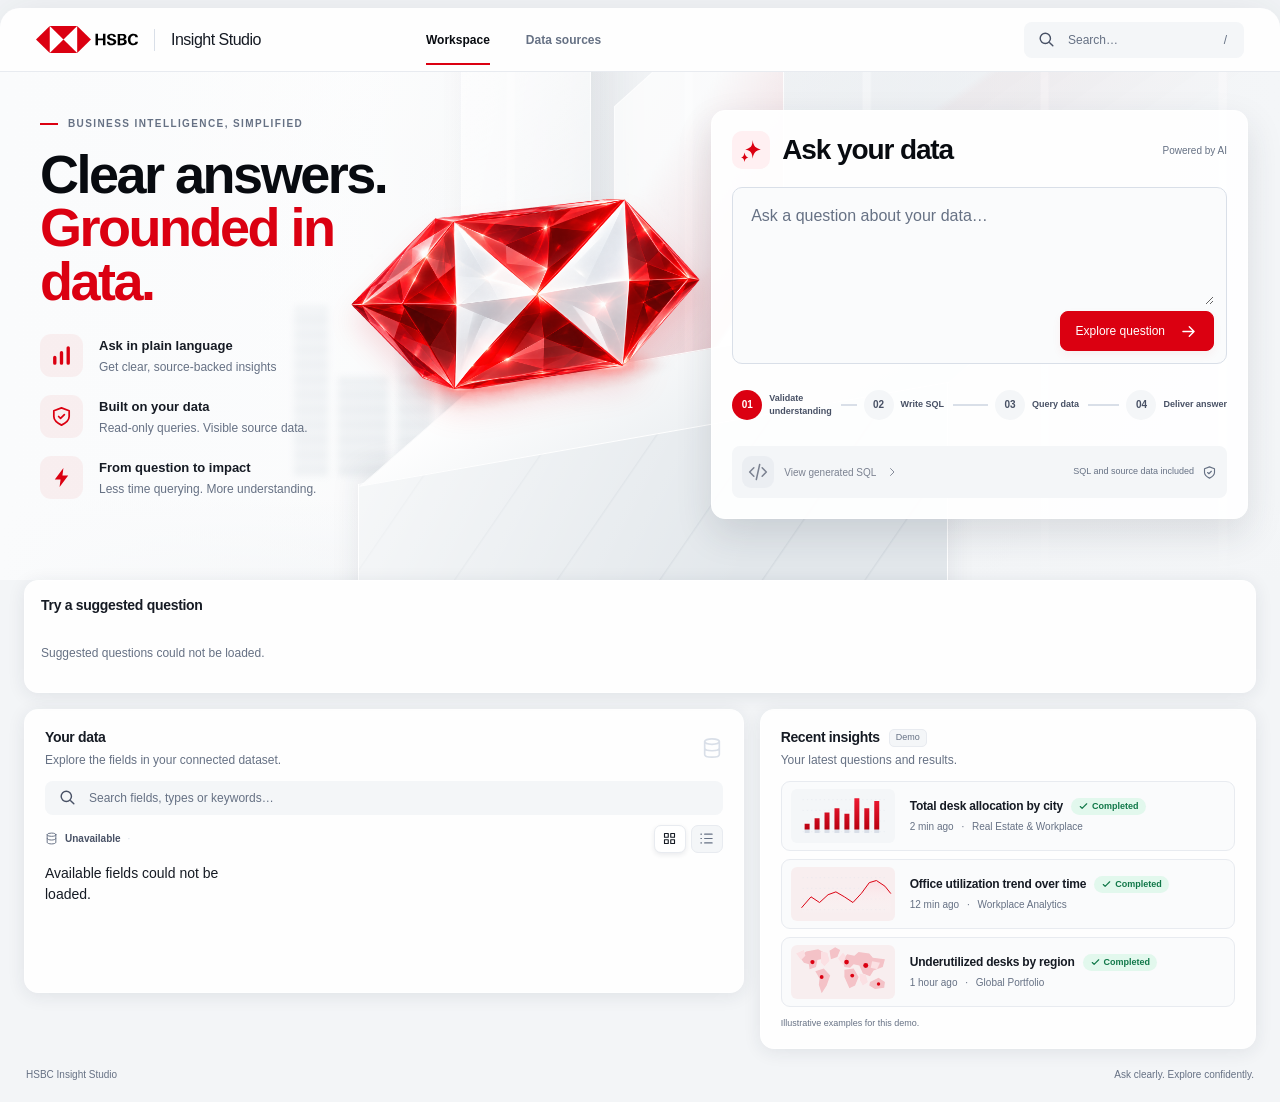
==== static/index.html @ ceac4a0d "Initial Nexora app with OpenAI and Azure LLM connections" ====
<!doctype html>
<html lang="en">
<head>
  <meta charset="utf-8">
  <meta name="viewport" content="width=device-width, initial-scale=1">
  <meta name="theme-color" content="#f3f5f7">
  <title>Insight Studio | HSBC</title>
  <link rel="icon" type="image/svg+xml" href="/static/image/HSBC_logo_(2018)%20(1).svg">
  <link rel="stylesheet" href="/static/style.css?v=15">
  <script src="/static/chart.js" defer></script>
  <script src="/static/app.js?v=7" defer></script>
</head>
<body>
  <svg class="icon-library" xmlns="http://www.w3.org/2000/svg" aria-hidden="true">
    <defs>
      <symbol id="i-arrow" viewBox="0 0 24 24"><path d="M5 12h14m-6-6 6 6-6 6"/></symbol>
      <symbol id="i-search" viewBox="0 0 24 24"><circle cx="10.5" cy="10.5" r="6.5"/><path d="m16 16 4 4"/></symbol>
      <symbol id="i-bars" viewBox="0 0 24 24"><path d="M5 20v-6m7 6V9m7 11V4" stroke-width="3.5"/></symbol>
      <symbol id="i-shield" viewBox="0 0 24 24"><path d="m12 3 8 3v6c0 4-4 7-8 9-4-2-8-5-8-9V6l8-3Z"/><path d="m9 12 2 2 4-4"/></symbol>
      <symbol id="i-bolt" viewBox="0 0 24 24"><path d="m14 2-9 12h6l-1 8 9-12h-6l1-8Z" fill="currentColor" stroke="none"/></symbol>
      <symbol id="i-spark" viewBox="0 0 24 24"><path d="M13 2c0 6-2 8-7 9 5 1 7 3 7 9 1-6 3-8 8-9-5-1-7-3-8-9ZM5 14c0 3-1 4-3 5 2 0 3 1 3 4 1-3 2-4 4-4-2-1-3-2-4-5Z" fill="currentColor" stroke="none"/></symbol>
      <symbol id="i-code" viewBox="0 0 24 24"><path d="m7 7-5 5 5 5m10-10 5 5-5 5m-3-14-4 18"/></symbol>
      <symbol id="i-pie" viewBox="0 0 24 24"><path d="M10 3a9 9 0 1 0 11 11H10V3Z"/><path d="M14 2v8h8a9 9 0 0 0-8-8Z"/></symbol>
      <symbol id="i-users" viewBox="0 0 24 24"><circle cx="9" cy="8" r="3"/><path d="M3 21v-3a6 6 0 0 1 12 0v3H3Zm13-16a3 3 0 0 1 0 6m2 3a5 5 0 0 1 4 5v2h-4"/></symbol>
      <symbol id="i-field" viewBox="0 0 24 24"><path d="M5 3h14v14H9l-4 4V3Z"/><path d="M8 7h8M8 11h6"/></symbol>
      <symbol id="i-number" viewBox="0 0 24 24"><path d="m10 3-4 18M18 3l-4 18M4 9h17M2 15h17"/></symbol>
      <symbol id="i-grid" viewBox="0 0 24 24"><path d="M4 4h6v6H4zm10 0h6v6h-6zM4 14h6v6H4zm10 0h6v6h-6z"/></symbol>
      <symbol id="i-list" viewBox="0 0 24 24"><path d="M9 5h12M9 12h12M9 19h12M3 5h1M3 12h1M3 19h1"/></symbol>
      <symbol id="i-database" viewBox="0 0 24 24"><ellipse cx="12" cy="5" rx="8" ry="3"/><path d="M4 5v14c0 4 16 4 16 0V5M4 12c0 4 16 4 16 0"/></symbol>
      <symbol id="i-check" viewBox="0 0 24 24"><path d="m5 12 4 4L19 6"/></symbol>
      <symbol id="i-chevron" viewBox="0 0 24 24"><path d="m9 5 7 7-7 7"/></symbol>
    </defs>
  </svg>
  <div class="app-frame" id="top">
    <header class="topbar">
      <a class="brand" href="#top" aria-label="HSBC Insight Studio home">
        <img src="/static/image/HSBC_logo_(2018)%20(1).svg" alt="HSBC" width="102" height="30">
        <span class="brand-divider" aria-hidden="true"></span>
        <span class="brand-name">Insight Studio</span>
      </a>
      <nav class="top-nav" aria-label="Sections">
        <a href="#workspace" aria-current="page">Workspace</a>
        <a href="#data-sources">Data sources</a>
      </nav>
      <label class="search-box global-search">
        <svg class="icon" aria-hidden="true"><use href="#i-search"/></svg>
        <span class="sr-only">Search workspace</span>
        <input id="workspace-search" type="search" placeholder="Search…" autocomplete="off">
        <kbd aria-hidden="true">/</kbd>
      </label>
    </header>
    <main class="page-content">
      <div class="hero-grid">
        <div class="hero-scene" aria-hidden="true">
          <div class="glass-panel glass-panel-one"></div>
          <div class="glass-panel glass-panel-two"></div>
          <div class="city-silhouette"><i></i><i></i><i></i><i></i><i></i><i></i></div>
          <div class="art-platform"></div>
          <img class="hero-art" src="/static/image/hsbc-hero-crystal.png" alt="" width="1536" height="1024">
        </div>
        <section class="hero" aria-labelledby="page-title">
          <p class="hero-kicker"><span></span>Business intelligence, simplified</p>
          <h1 id="page-title">Clear answers.<span>Grounded in<br>data.</span></h1>
          <ul class="hero-features">
            <li><span class="feature-icon"><svg class="icon" aria-hidden="true"><use href="#i-bars"/></svg></span><div><strong>Ask in plain language</strong><p>Get clear, source-backed insights</p></div></li>
            <li><span class="feature-icon"><svg class="icon" aria-hidden="true"><use href="#i-shield"/></svg></span><div><strong>Built on your data</strong><p>Read-only queries. Visible source data.</p></div></li>
            <li><span class="feature-icon"><svg class="icon" aria-hidden="true"><use href="#i-bolt"/></svg></span><div><strong>From question to impact</strong><p>Less time querying. More understanding.</p></div></li>
          </ul>
        </section>
        <section class="workspace panel" id="workspace" aria-labelledby="workspace-title">
          <header class="workspace-header">
            <div class="workspace-heading"><span class="workspace-icon"><svg class="icon" aria-hidden="true"><use href="#i-spark"/></svg></span><h2 id="workspace-title">Ask your data</h2></div>
            <span class="powered-by">Powered by AI</span>
          </header>
          <form id="ask-form">
            <div class="composer">
              <label class="sr-only" for="question">Your question</label>
              <textarea id="question" rows="4" required placeholder="Ask a question about your data…" aria-describedby="question-help"></textarea>
              <div class="composer-footer">
                <span id="question-help"><kbd>Ctrl</kbd> + <kbd>Enter</kbd> to explore</span>
                <button id="submit" type="submit"><span class="button-label">Explore question</span><svg class="icon button-arrow" aria-hidden="true"><use href="#i-arrow"/></svg><span class="spinner" aria-hidden="true"></span></button>
              </div>
            </div>
          </form>
          <ol class="workflow" aria-label="Processing steps">
            <li class="is-current" data-step="review"><span class="step-number">01</span><span>Validate<br>understanding</span></li>
            <li data-step="sql"><span class="step-number">02</span><span>Write SQL</span></li>
            <li data-step="database"><span class="step-number">03</span><span>Query data</span></li>
            <li data-step="answer"><span class="step-number">04</span><span>Deliver answer</span></li>
          </ol>
          <div class="workspace-foot">
            <button id="view-sql" type="button" disabled><span class="code-icon"><svg class="icon" aria-hidden="true"><use href="#i-code"/></svg></span>View generated SQL<svg class="icon small-icon" aria-hidden="true"><use href="#i-chevron"/></svg></button>
            <span class="foot-note">SQL and source data included <svg class="icon" aria-hidden="true"><use href="#i-shield"/></svg></span>
          </div>
          <section id="result" class="result" aria-live="polite" aria-atomic="true" hidden>
            <header class="result-header"><span>Your insight</span><span id="result-status" class="status">Processing</span></header>
            <p id="normalized" hidden></p><p id="answer"></p>
            <div id="chart-actions" class="chart-actions" hidden><span>Visualize this result</span><div class="chart-buttons" role="group" aria-label="Available chart types"><button type="button" data-chart="bar" aria-pressed="false">Bar chart</button><button type="button" data-chart="pie" aria-pressed="false">Pie chart</button></div></div>
            <section id="chart-panel" class="chart-panel" aria-labelledby="chart-title" hidden><h3 id="chart-title"></h3><div id="chart-output"></div></section>
            <details id="debug" hidden><summary>Inspect SQL and raw rows</summary><div class="debug-grid"><article><span>Generated SQL</span><pre id="sql"></pre></article><article><span>Returned data</span><pre id="rows"></pre></article></div></details>
          </section>
        </section>
      </div>
      <section class="prompt-section panel" aria-labelledby="prompt-title">
        <h2 id="prompt-title">Try a suggested question</h2>
        <div id="examples" class="examples"></div>
        <p id="examples-empty" class="empty-state" hidden>No suggested questions match your search.</p>
      </section>
      <div class="data-grid">
        <section class="data-panel panel" id="data-sources" aria-labelledby="data-title">
          <header class="panel-heading"><div><h2 id="data-title">Your data</h2><p>Explore the fields in your connected dataset.</p></div><svg class="icon panel-heading-icon" aria-hidden="true"><use href="#i-database"/></svg></header>
          <label class="search-box field-search"><svg class="icon" aria-hidden="true"><use href="#i-search"/></svg><span class="sr-only">Search data fields</span><input id="field-search" type="search" placeholder="Search fields, types or keywords…" autocomplete="off"></label>
          <div class="data-toolbar">
            <span class="dataset-name"><svg class="icon" aria-hidden="true"><use href="#i-database"/></svg><span id="dataset-name">Loading dataset</span><span class="dataset-dot">·</span><span id="field-count" aria-live="polite"></span></span>
            <div class="view-options" role="group" aria-label="Field layout"><button type="button" data-view="grid" aria-label="Grid view" aria-pressed="true"><svg class="icon" aria-hidden="true"><use href="#i-grid"/></svg></button><button type="button" data-view="list" aria-label="List view" aria-pressed="false"><svg class="icon" aria-hidden="true"><use href="#i-list"/></svg></button></div>
          </div>
          <div id="schema-fields" class="fields"></div>
          <p id="fields-empty" class="empty-state" hidden>No fields match your search. Try another name or keyword.</p>
        </section>
        <section class="recent-panel panel" aria-labelledby="recent-title" aria-describedby="recent-demo-note">
          <header class="panel-heading"><div><div class="recent-title-row"><h2 id="recent-title">Recent insights</h2><span class="demo-badge">Demo</span></div><p>Your latest questions and results.</p></div></header>
          <div class="recent-list">
            <article class="insight-card">
              <div class="insight-thumbnail thumbnail-bars" aria-hidden="true"><svg viewBox="0 0 136 76"><defs><linearGradient id="bar-fill" x2="0" y2="1"><stop stop-color="#ed1931"/><stop offset="1" stop-color="#b90010"/></linearGradient></defs><path class="chart-guide" d="M11 15h116M11 30h116M11 45h116M11 60h116"/><g class="thumbnail-shadow"><path d="M14 62V53h7v9Zm14 0V45h7v17Zm14 0V37h7v25Zm14 0V31h7v31Zm14 0V39h7v23Zm14 0V17h7v45Zm14 0V31h7v31Zm14 0V21h7v41Z"/></g><g fill="url(#bar-fill)"><path d="M14 57V49h7v8Zm14 0V41h7v16Zm14 0V33h7v24Zm14 0V27h7v30Zm14 0V35h7v22Zm14 0V13h7v44Zm14 0V27h7v30Zm14 0V17h7v40Z"/></g></svg></div>
              <div class="insight-copy"><div class="insight-title-row"><h3>Total desk allocation by city</h3><span class="completed"><svg class="icon" aria-hidden="true"><use href="#i-check"/></svg>Completed</span></div><p>2 min ago <span>·</span> Real Estate &amp; Workplace</p></div>
            </article>
            <article class="insight-card">
              <div class="insight-thumbnail thumbnail-line" aria-hidden="true"><svg viewBox="0 0 136 76"><defs><linearGradient id="line-fill" x2="0" y2="1"><stop stop-color="#fbd8dd" stop-opacity=".7"/><stop offset="1" stop-color="#fff" stop-opacity="0"/></linearGradient></defs><path class="chart-guide" d="M11 15h116M11 30h116M11 45h116M11 60h116"/><path d="m10 57 13-15 12 8 12-11 11-4 12 7 12 8 12-13 11-15 10-3 12 8 8 10v30H10Z" fill="url(#line-fill)"/><path class="thumbnail-line-path" d="m10 57 13-15 12 8 12-11 11-4 12 7 12 8 12-13 11-15 10-3 12 8 8 10"/></svg></div>
              <div class="insight-copy"><div class="insight-title-row"><h3>Office utilization trend over time</h3><span class="completed"><svg class="icon" aria-hidden="true"><use href="#i-check"/></svg>Completed</span></div><p>12 min ago <span>·</span> Workplace Analytics</p></div>
            </article>
            <article class="insight-card">
              <div class="insight-thumbnail thumbnail-map" aria-hidden="true"><svg viewBox="0 0 136 76"><path class="map-land" d="m7 17 9-8 17-3 11 6-3 7-9 2-2 10-9 3-1-7-7-2Zm22 20 12-4 9 10-5 14-7 11-4-12 1-9ZM49 8l8-5 7 4-4 10-9 3Zm18 13 7-8 10 2 6-5 15 2 5 6 17 2-3 11-13 5-5 8-10-4-5-11-8-2-5 5-8-1Zm3 14 13-2 7 12-5 12-8 4-7-16Zm36 17 12-6 9 6-1 8-13 2-8-5Z"/><path class="map-land-soft" d="m2 12 11-5 2 8-6 6Zm35-3 9 2 3 11-7 8-5-5Zm24 10 7-8 4 5-4 12Zm30 21 9 2 3 10-7 5-4-7Zm18-17 11 2-4 9-9-2Z"/><g class="map-pins"><circle cx="25" cy="24" r="3"/><circle cx="38" cy="45" r="2.7"/><circle cx="73" cy="24" r="3.3"/><circle cx="81" cy="43" r="2.7"/><circle cx="100" cy="29" r="3.5"/><circle cx="118" cy="55" r="2.4"/></g></svg></div>
              <div class="insight-copy"><div class="insight-title-row"><h3>Underutilized desks by region</h3><span class="completed"><svg class="icon" aria-hidden="true"><use href="#i-check"/></svg>Completed</span></div><p>1 hour ago <span>·</span> Global Portfolio</p></div>
            </article>
          </div>
          <p id="recent-demo-note" class="demo-note">Illustrative examples for this demo.</p>
        </section>
      </div>
      <footer class="page-footer"><span>HSBC Insight Studio</span><span>Ask clearly. Explore confidently.</span></footer>
    </main>
  </div>
</body>
</html>
---- static/style.css ----
/* Hallmark · macrostructure: reference-led workspace · theme: HSBC light · desktop only */
/* Hallmark · pre-emit critique: P4 H4 E4 S5 R4 V3 */
/* User reference controls layout, typography, and the light-only palette. */
@import url("/static/tokens.css?v=2");

* { box-sizing: border-box; }
html { scroll-behavior: smooth; background: var(--color-paper); }
body { min-width: 1180px; margin: 0; color: var(--color-ink); font: 14px/1.5 var(--font-body); -webkit-font-smoothing: antialiased; }
[hidden] { display: none !important; }
button, input, textarea { font: inherit; }
button, a, summary { -webkit-tap-highlight-color: transparent; }
button { cursor: pointer; }
button:disabled { cursor: not-allowed; }
a { color: inherit; text-decoration: none; }
h1, h2, h3, p { margin: 0; }
svg { display: block; }
.icon { width: 24px; height: 24px; flex-shrink: 0; fill: none; stroke: currentColor; stroke-width: 1.8; stroke-linecap: round; stroke-linejoin: round; }
.icon-library { position: absolute; width: 0; height: 0; overflow: hidden; }
.sr-only { position: absolute; width: 1px; height: 1px; padding: 0; margin: -1px; overflow: hidden; clip-path: inset(50%); white-space: nowrap; border: 0; }
:where(a, button, input, summary):focus-visible { outline: 2px solid var(--color-focus); outline-offset: 3px; }
button:active:not(:disabled) { transform: translateY(1px); }

.app-frame { max-width: 1680px; min-height: 100vh; margin: 8px auto 0; overflow: clip; border-radius: 20px 20px 0 0; background: var(--color-paper); box-shadow: 0 0 48px var(--color-shadow); }
.topbar { position: relative; z-index: 3; display: grid; grid-template-columns: 390px 1fr 260px; align-items: center; height: 64px; padding: 0 36px; border-bottom: 1px solid var(--color-rule); background: var(--color-surface-glass); }
.brand { display: inline-flex; align-items: center; gap: 16px; width: max-content; }
.brand img { width: 102px; height: 30px; object-fit: contain; }
.brand-divider { height: 22px; width: 1px; background: var(--color-rule-strong); }
.brand-name { font-size: 16px; letter-spacing: -.5px; white-space: nowrap; }
.top-nav { display: flex; align-self: stretch; align-items: stretch; gap: 36px; }
.top-nav a { display: flex; position: relative; align-items: center; font-size: 12px; font-weight: 600; color: var(--color-muted); }
.top-nav a[aria-current] { color: var(--color-ink-strong); }
.top-nav a[aria-current]::after { content: ""; position: absolute; bottom: 6px; left: 0; right: 0; height: 2px; background: var(--color-accent); }
.top-nav a:hover { color: var(--color-accent); }
.search-box { display: flex; align-items: center; gap: 10px; padding: 0 12px; background: var(--color-surface-muted); border: 1px solid transparent; border-radius: var(--radius-control); color: var(--color-ink-soft); }
.search-box .icon { width: 19px; height: 19px; }
.search-box input { width: 100%; min-width: 0; height: 34px; border: 0; outline: 0; color: var(--color-ink); background: transparent; font-size: 12px; }
.search-box input::placeholder { color: var(--color-muted); opacity: 1; }
.search-box:focus-within { border-color: var(--color-focus); }
.search-box input:focus-visible { outline: 0; }
.global-search { width: 220px; justify-self: end; }
.global-search kbd { font: 12px var(--font-body); color: var(--color-muted); padding: 0 4px; }
.page-content { padding: 0 var(--space-6); }
.panel { border: 1px solid var(--color-surface); border-radius: var(--radius-panel); background: var(--color-surface-glass); box-shadow: 0 3px 18px var(--color-shadow); }

.hero-grid { display: grid; position: relative; isolation: isolate; grid-template-columns: minmax(0, 56%) minmax(0, 44%); min-height: 508px; margin: 0 -24px; padding: 0 var(--space-5) 0 var(--space-10); }
.hero-scene { position: absolute; z-index: -1; inset: 0; overflow: clip; background: linear-gradient(90deg, var(--color-surface-soft) 0%, var(--color-glass) 27%, transparent 49%, var(--color-surface-muted) 100%), linear-gradient(125deg, var(--color-surface) 6%, var(--color-scene) 65%, var(--color-surface) 100%); }
.hero-scene::before { content: ""; position: absolute; inset: 0 0 0 32%; opacity: .5; background: linear-gradient(145deg, transparent 36%, var(--color-accent-wash) 37%, transparent 54%), repeating-linear-gradient(90deg, transparent 0 96px, var(--color-glass) 97px 104px, transparent 106px 178px); }
.hero-scene::after { content: ""; position: absolute; inset: 0; background: linear-gradient(90deg, var(--color-surface-soft), transparent 39%), linear-gradient(0deg, var(--color-paper), transparent 16%); pointer-events: none; }
.glass-panel { position: absolute; background: linear-gradient(100deg, var(--color-glass), transparent); border: 1px solid var(--color-glass); }
.glass-panel-one { top: -100px; left: 36%; width: 130px; height: 620px; transform: skewY(30deg); box-shadow: 18px 0 40px var(--color-shadow); }
.glass-panel-two { top: -42px; left: 48%; width: 170px; height: 490px; transform: skewY(-42deg); background: linear-gradient(150deg, var(--color-glass) 20%, var(--color-accent-shadow) 66%, var(--color-glass) 67%); }
.city-silhouette { display: flex; position: absolute; left: 23%; bottom: 104px; height: 170px; align-items: end; gap: 10px; opacity: .35; filter: blur(3px); }
.city-silhouette i { width: 34px; height: 100%; background: repeating-linear-gradient(0deg, transparent 0 12px, var(--color-glass) 13px 15px), var(--color-city); }
.city-silhouette i:nth-child(2) { height: 58%; width: 50px; }
.city-silhouette i:nth-child(3) { height: 84%; }
.city-silhouette i:nth-child(4) { height: 70%; width: 46px; }
.city-silhouette i:nth-child(5) { height: 128%; width: 24px; }
.city-silhouette i:nth-child(6) { height: 94%; width: 40px; }
.hero-art { position: absolute; z-index: 2; top: 92px; left: 25%; width: clamp(360px, 31vw, 440px); height: auto; filter: drop-shadow(0 16px 13px var(--color-accent-shadow)); }
.art-platform { position: absolute; z-index: 1; left: 28%; bottom: -100px; width: 590px; height: 248px; transform: skewY(-10deg); border: 1px solid var(--color-surface); background: linear-gradient(120deg, var(--color-glass), transparent 65%), repeating-linear-gradient(128deg, transparent 0 51px, var(--color-platform-vein) 52px, transparent 54px 92px), var(--color-platform); box-shadow: 0 -14px 28px var(--color-shadow); }
.art-platform::before { content: ""; position: absolute; width: 100%; height: 75px; top: -75px; left: 0; transform: skewX(-55deg); transform-origin: bottom left; background: linear-gradient(130deg, var(--color-surface), var(--color-platform)); border: 1px solid var(--color-surface); }
.hero { z-index: 2; padding-top: 44px; padding-bottom: 28px; }
.hero-kicker { display: flex; align-items: center; gap: 10px; font-size: 10px; letter-spacing: 1.4px; line-height: 1.5; font-weight: 700; text-transform: uppercase; color: var(--color-muted); }
.hero-kicker > span { width: 18px; height: 2px; background: var(--color-accent); }
.hero h1 { width: max-content; margin-top: 17px; font-family: var(--font-display); font-size: 54px; line-height: .99; letter-spacing: -2.5px; font-weight: 700; color: var(--color-ink-strong); }
.hero h1 > span { display: block; color: var(--color-accent); }
.hero-features { display: grid; gap: 18px; padding: 0; margin: 26px 0 0; list-style: none; }
.hero-features li { display: flex; gap: 16px; align-items: center; }
.feature-icon { display: grid; place-items: center; width: 43px; height: 43px; flex-shrink: 0; color: var(--color-accent); border-radius: 11px; background: var(--color-accent-wash); }
.feature-icon .icon { width: 23px; height: 23px; }
.hero-features strong { display: block; font-size: 13px; font-weight: 600; }
.hero-features p { margin-top: 2px; font-size: 12px; color: var(--color-muted); }

.workspace { align-self: start; margin: 38px 0 40px; padding: var(--space-5); box-shadow: 0 15px 36px var(--color-shadow-deep); scroll-margin-top: 24px; transform: translateX(-12px); }
.workspace-header, .workspace-heading { display: flex; align-items: center; }
.workspace-header { justify-content: space-between; gap: 12px; margin-bottom: 18px; }
.workspace-heading { gap: var(--space-3); }
.workspace-icon { display: grid; place-items: center; height: 38px; width: 38px; color: var(--color-accent); background: var(--color-accent-soft); border-radius: 10px; }
.workspace-icon .icon { width: 25px; height: 25px; }
.workspace h2 { color: var(--color-ink-strong); font-size: 28px; font-weight: 600; letter-spacing: -1.1px; line-height: 1.2; }
.powered-by { font-size: 10px; white-space: nowrap; color: var(--color-muted); }
.composer { padding: 15px 12px 12px 18px; border: 1px solid var(--color-rule-strong); border-radius: 10px; background: var(--color-surface-soft); }
.composer textarea { display: block; width: 100%; height: 102px; padding: 0; resize: vertical; min-height: 86px; max-height: 260px; border: 0; outline: 0; font-size: 16px; line-height: 1.6; color: var(--color-ink); background: transparent; }
.composer textarea::placeholder { color: var(--color-muted); opacity: 1; }
.composer textarea:disabled { cursor: wait; opacity: .65; }
.composer:has(textarea:focus-visible) { border-color: var(--color-focus); }
.composer-footer { display: flex; align-items: center; justify-content: space-between; gap: 12px; padding-top: 6px; }
#question-help { font-size: 9px; color: var(--color-muted); opacity: 0; }
.composer:focus-within #question-help { opacity: 1; }
#question-help kbd { font: inherit; }
#submit { display: inline-flex; gap: 14px; align-items: center; justify-content: center; min-width: 150px; height: 40px; padding: 0 15px; border: 1px solid var(--color-accent); border-radius: var(--radius-control); background: var(--color-accent); color: var(--color-surface); font-size: 12px; box-shadow: 0 4px 10px var(--color-accent-wash); }
#submit:hover:not(:disabled) { background: var(--color-accent-hover); border-color: var(--color-accent-hover); }
#submit:disabled { opacity: .65; }
#submit .icon { width: 19px; height: 19px; }
.spinner { display: none; width: 15px; height: 15px; border: 2px solid var(--color-glass); border-top-color: var(--color-surface); border-radius: 50%; animation: spin .8s linear infinite; }
.is-loading .spinner { display: inline-block; }
.is-loading .button-arrow { display: none; }
@keyframes spin { to { transform: rotate(360deg); } }
.workflow { display: flex; align-items: center; list-style: none; padding: 0; margin: 26px 0; gap: 7px; }
.workflow li { display: flex; flex: 1; align-items: center; gap: 7px; font-size: 9px; font-weight: 600; color: var(--color-ink-soft); white-space: nowrap; line-height: 1.45; }
.workflow li:not(:last-child)::after { content: ""; display: block; width: 12px; min-width: 6px; height: 2px; flex: 1; margin-left: 2px; background: var(--color-rule-strong); }
.workflow li:last-child { flex: 0; }
.step-number { display: grid; place-items: center; flex-shrink: 0; height: 30px; width: 30px; border-radius: 50%; background: var(--color-surface-muted); font-size: 10px; }
.is-current .step-number, .is-active .step-number, .is-complete .step-number { color: var(--color-surface); background: var(--color-accent); }
.is-active .step-number { outline: 4px solid var(--color-accent-wash); }
.workspace-foot { display: flex; justify-content: space-between; align-items: center; gap: 10px; min-height: 52px; padding: 8px 10px; border-radius: var(--radius-control); background: var(--color-surface-muted); }
#view-sql { display: flex; gap: 10px; align-items: center; padding: 0; border: 0; background: transparent; font-size: 10px; color: var(--color-ink-soft); white-space: nowrap; }
#view-sql:disabled { opacity: .7; }
#view-sql:hover:not(:disabled) { color: var(--color-accent); }
.code-icon { display: grid; place-items: center; width: 32px; height: 32px; border-radius: 9px; background: var(--color-rule); }
.code-icon .icon { width: 20px; height: 20px; }
#view-sql .small-icon { width: 12px; height: 12px; }
.foot-note { display: flex; gap: var(--space-2); align-items: center; color: var(--color-muted); font-size: 9px; white-space: nowrap; }
.foot-note .icon { width: 15px; height: 15px; }
.result { margin-top: 20px; padding-top: 20px; border-top: 1px solid var(--color-rule); }
.result-header { display: flex; align-items: center; justify-content: space-between; gap: 12px; margin-bottom: 12px; font-weight: 600; font-size: 13px; }
.status { border-radius: var(--radius-round); padding: 4px 9px; font-size: 10px; font-weight: 600; background: var(--color-surface-muted); color: var(--color-ink-soft); }
.status-valid { background: var(--color-success-soft); color: var(--color-success); }
.status-incomplete { background: var(--color-warning-soft); color: var(--color-warning); }
.status-invalid, .status-error { background: var(--color-error-soft); color: var(--color-error); }
#answer { font-size: 14px; line-height: 1.7; white-space: pre-wrap; overflow-wrap: anywhere; }
#normalized { margin-bottom: 10px; color: var(--color-muted); font-size: 12px; }
.error { color: var(--color-error); }
.chart-actions { display: flex; align-items: center; justify-content: space-between; gap: 12px; padding-top: 16px; color: var(--color-muted); font-size: 11px; }
.chart-buttons { display: flex; gap: 6px; }
.chart-buttons button { padding: 6px 10px; border: 1px solid var(--color-rule); border-radius: 6px; background: var(--color-surface); color: var(--color-ink-soft); font-size: 11px; }
.chart-buttons button[aria-pressed="true"] { border-color: var(--color-accent); background: var(--color-accent-soft); color: var(--color-accent); }
.chart-panel { padding: 16px; margin-top: 12px; border: 1px solid var(--color-rule); border-radius: var(--radius-card); background: var(--color-surface-soft); }
.chart-panel h3 { margin-bottom: 16px; font-size: 12px; overflow-wrap: anywhere; }
.bar-chart { display: grid; gap: 12px; }
.bar-row { display: grid; align-items: center; grid-template-columns: minmax(70px, 1.2fr) minmax(0, 3fr) 38px; gap: 10px; font-size: 11px; }
.bar-label { overflow-wrap: anywhere; }
.bar-track { height: 9px; background: var(--color-chart-track); border-radius: var(--radius-round); }
.bar-fill { display: block; height: 100%; border-radius: inherit; background: var(--color-accent); }
.bar-value { text-align: right; font-size: 11px; }
.pie-chart { display: flex; gap: 24px; align-items: center; }
.pie-graphic { width: 150px; height: 150px; flex: 0 0 150px; border-radius: 50%; }
.pie-legend { display: grid; flex: 1; gap: 9px; }
.pie-legend-row { display: grid; grid-template-columns: 8px 1fr auto; align-items: center; gap: 8px; font-size: 10px; }
.pie-swatch { height: 8px; width: 8px; border-radius: 2px; }
.pie-value { font-size: 10px; }
#debug { margin-top: 16px; color: var(--color-ink-soft); }
#debug summary { cursor: pointer; width: max-content; font-size: 11px; }
.debug-grid { display: grid; gap: 12px; margin-top: 12px; }
.debug-grid article { min-width: 0; }
.debug-grid article > span { font-size: 10px; color: var(--color-muted); }
.debug-grid pre { max-height: 240px; overflow: auto; margin: 5px 0 0; padding: 12px; background: var(--color-surface-muted); border: 1px solid var(--color-rule); border-radius: 8px; font: 11px/1.65 var(--font-mono); white-space: pre-wrap; overflow-wrap: anywhere; }

.prompt-section { position: relative; z-index: 2; padding: 14px 12px 12px; margin-bottom: 16px; }
.prompt-section h2 { margin: 0 4px 10px; font-size: 14px; font-weight: 600; letter-spacing: -.3px; }
.examples { display: grid; grid-template-columns: repeat(4, minmax(0, 1fr)); gap: 12px; }
.example-card { display: flex; align-items: center; min-width: 0; gap: 14px; min-height: 82px; padding: 14px; text-align: left; border: 1px solid transparent; border-radius: var(--radius-card); background: var(--color-surface-muted); color: var(--color-ink); }
.example-card:hover { border-color: var(--color-rule-strong); background: var(--color-surface-soft); }
.example-card:disabled { opacity: .6; }
.example-symbol { display: grid; place-items: center; width: 44px; height: 46px; flex-shrink: 0; border-radius: 11px; background: var(--color-accent-soft); color: var(--color-accent); }
.example-symbol .icon { width: 23px; height: 23px; }
.example-copy { display: flex; flex-direction: column; gap: var(--space-1); flex: 1; min-width: 0; }
.example-copy strong { font-size: 12px; font-weight: 500; line-height: 1.45; }
.example-arrow { display: grid; place-items: center; width: 28px; height: 28px; flex-shrink: 0; border-radius: 50%; color: var(--color-ink-soft); background: var(--color-surface); box-shadow: 0 3px 7px var(--color-shadow); }
.example-arrow .icon { width: 16px; height: 16px; }
.data-grid { display: grid; grid-template-columns: minmax(0, 1.45fr) minmax(0, 1fr); gap: var(--space-4); align-items: start; }
.data-panel, .recent-panel { padding: 18px 20px; min-height: 284px; scroll-margin-top: 20px; }
.panel-heading { display: flex; align-items: center; justify-content: space-between; margin-bottom: 12px; }
.panel-heading h2 { font-size: 14px; font-weight: 600; line-height: 1.4; letter-spacing: -.35px; }
.panel-heading p { margin-top: 3px; color: var(--color-muted); font-size: 12px; }
.panel-heading-icon { color: var(--color-rule-strong); width: 22px; height: 22px; }
.field-search { height: 34px; }
.data-toolbar { display: flex; justify-content: space-between; align-items: center; padding: 10px 0; gap: 12px; }
.dataset-name { display: flex; align-items: center; gap: 7px; color: var(--color-muted); font-size: 10px; }
.dataset-name > .icon { width: 13px; height: 13px; }
#dataset-name { color: var(--color-ink-soft); font-weight: 600; }
.dataset-dot { color: var(--color-rule-strong); }
.view-options { display: flex; gap: 5px; }
.view-options button { display: grid; place-items: center; height: 28px; width: 32px; padding: 0; border: 1px solid var(--color-rule); border-radius: 7px; background: var(--color-surface-muted); color: var(--color-muted); }
.view-options button[aria-pressed="true"] { background: var(--color-surface); color: var(--color-ink); box-shadow: 0 2px 5px var(--color-shadow); }
.view-options button:hover { color: var(--color-accent); }
.view-options .icon { width: 15px; height: 15px; }
.fields { display: grid; grid-template-columns: repeat(3, minmax(0, 1fr)); gap: 8px; align-items: start; }
.field { position: relative; min-width: 0; border: 1px solid var(--color-rule); border-radius: 8px; background: var(--color-surface-soft); }
.field details { min-width: 0; }
.field summary { display: flex; gap: 10px; align-items: center; padding: 11px 30px 11px 9px; list-style: none; cursor: pointer; min-height: 58px; border-radius: 8px; }
.field summary::-webkit-details-marker { display: none; }
.field summary:hover { background: var(--color-surface-muted); }
.field-icon { display: grid; place-items: center; flex-shrink: 0; width: 28px; height: 32px; background: var(--color-surface-muted); color: var(--color-ink-soft); border-radius: 6px; }
.field-icon .icon { width: 17px; height: 17px; }
.field-copy { min-width: 0; }
.field-copy strong { display: block; overflow-wrap: anywhere; font: 600 10px/1.4 var(--font-mono); letter-spacing: -.2px; color: var(--color-ink-soft); }
.field-copy small { display: block; margin-top: 4px; font-size: 10px; color: var(--color-muted); }
.field-add { position: absolute; top: 18px; right: 7px; display: grid; place-items: center; padding: 0; height: 22px; width: 22px; border: 0; border-radius: 50%; background: var(--color-surface-muted); color: var(--color-ink-soft); font-size: 18px; line-height: 1; }
.field-add:hover { color: var(--color-accent); background: var(--color-accent-soft); }
.field-add:disabled { opacity: .45; }
.field-description { padding: 0 12px 12px; border-top: 1px solid var(--color-rule); font-size: 11px; color: var(--color-ink-soft); overflow-wrap: anywhere; }
.field-description p { margin-top: 10px; }
.field-description small { display: block; margin-top: 7px; font-size: 10px; line-height: 1.65; color: var(--color-muted); }
.fields.is-list { grid-template-columns: minmax(0, 1fr); }
.fields.is-list .field-copy { display: flex; gap: 18px; align-items: center; }
.fields.is-list .field-copy small { margin-top: 0; }
.fields.is-list .field summary { min-height: 46px; padding-top: 7px; padding-bottom: 7px; }
.fields.is-list .field-add { top: 12px; }
.empty-state { padding: 18px 4px; font-size: 12px; color: var(--color-muted); }
.recent-title-row { display: flex; align-items: center; gap: 9px; }
.demo-badge { padding: 2px 6px; border: 1px solid var(--color-rule); border-radius: 5px; color: var(--color-muted); background: var(--color-surface-muted); font-size: 9px; line-height: 1.3; }
.recent-list { display: grid; gap: 8px; }
.insight-card { display: flex; align-items: center; gap: 15px; padding: 7px 9px; min-height: 66px; border: 1px solid var(--color-rule); border-radius: 9px; background: var(--color-surface-soft); }
.insight-thumbnail { width: 104px; height: 54px; flex-shrink: 0; overflow: clip; border-radius: 6px; background: var(--color-surface-muted); }
.insight-thumbnail svg { width: 100%; height: 100%; }
.thumbnail-line, .thumbnail-map { background: var(--color-accent-wash); }
.chart-guide { fill: none; stroke: var(--color-rule-strong); stroke-width: .5; stroke-dasharray: 2 4; }
.thumbnail-shadow { fill: var(--color-rule-strong); }
.thumbnail-line-path { fill: none; stroke: var(--color-accent); stroke-width: 1.4; stroke-linecap: round; stroke-linejoin: round; }
.map-land { fill: var(--color-map); }
.map-land-soft { fill: var(--color-map-soft); }
.map-pins { fill: var(--color-accent); }
.insight-copy { min-width: 0; flex: 1; }
.insight-title-row { display: flex; align-items: center; gap: 8px; flex-wrap: wrap; }
.insight-copy h3 { font-size: 12px; font-weight: 600; line-height: 1.4; letter-spacing: -.2px; }
.insight-copy p { margin-top: 4px; font-size: 10px; color: var(--color-muted); }
.insight-copy p > span { margin: 0 5px; }
.completed { display: inline-flex; align-items: center; gap: 3px; padding: 3px 7px; border-radius: var(--radius-round); color: var(--color-success); background: var(--color-success-soft); white-space: nowrap; font-size: 9px; font-weight: 600; line-height: 1; }
.completed .icon { width: 11px; height: 11px; stroke-width: 2.5; }
.demo-note { margin-top: 10px; color: var(--color-muted); font-size: 9px; }
.page-footer { display: flex; justify-content: space-between; align-items: center; padding: 18px 2px 20px; color: var(--color-muted); font-size: 10px; }

@media (prefers-reduced-motion: reduce) {
  html { scroll-behavior: auto; }
  *, *::before, *::after { transition: none !important; }
  .spinner { animation: none; border-style: dotted; }
}
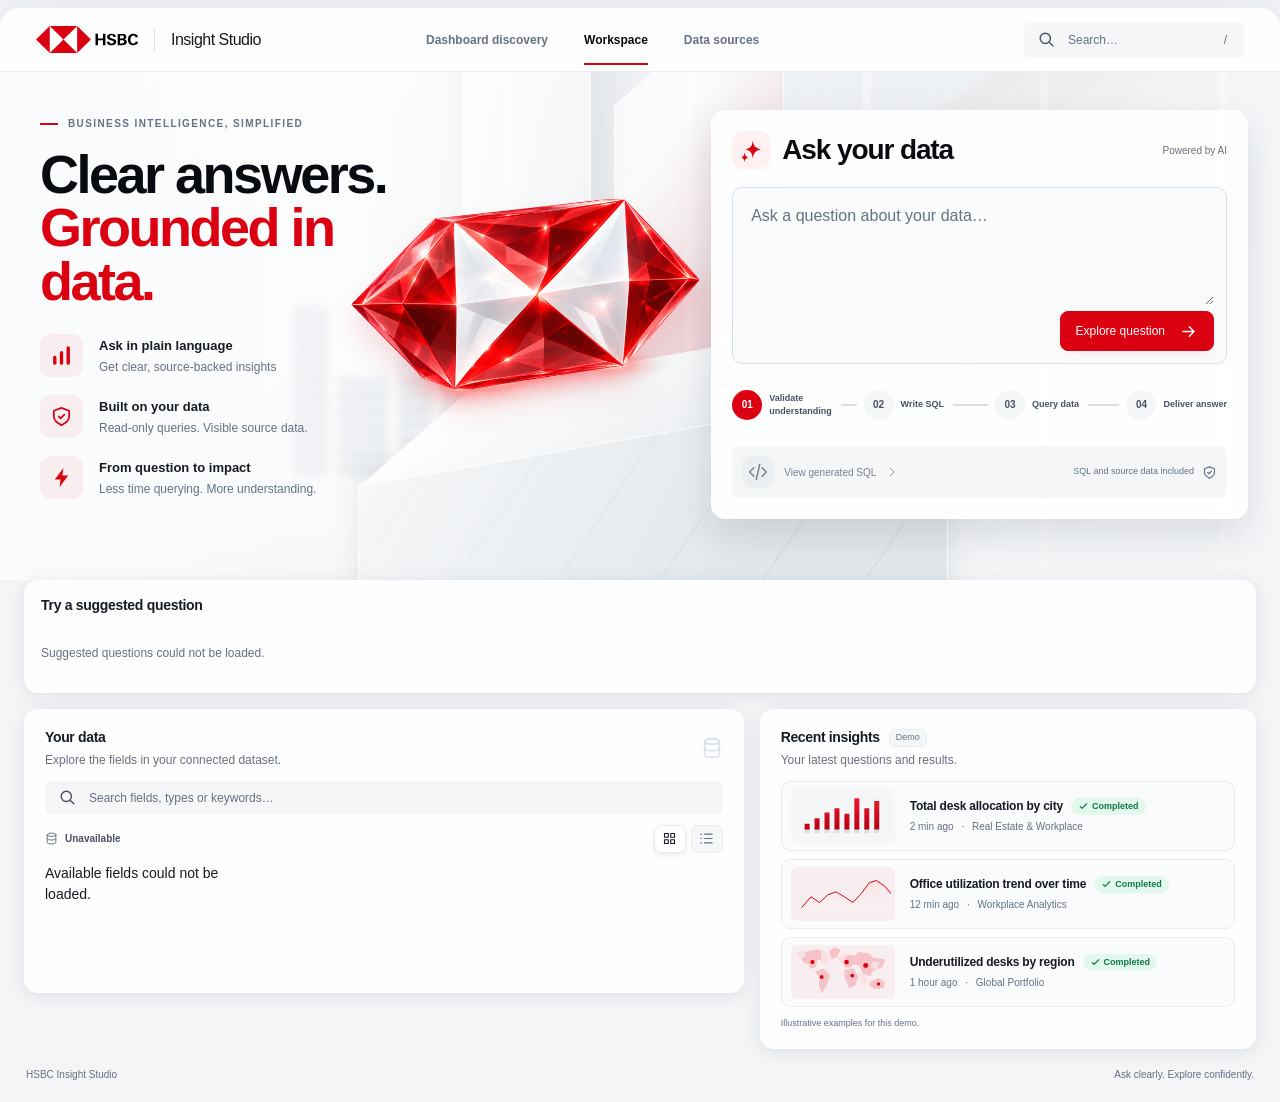
==== commit e29918e6: "Add dashboard discovery and thread-scoped analysis for Phase 0" ====
--- a/static/index.html
+++ b/static/index.html
@@ -39,6 +39,7 @@
         <span class="brand-name">Insight Studio</span>
       </a>
       <nav class="top-nav" aria-label="Sections">
+        <a href="/conversation">Dashboard discovery</a>
         <a href="#workspace" aria-current="page">Workspace</a>
         <a href="#data-sources">Data sources</a>
       </nav>
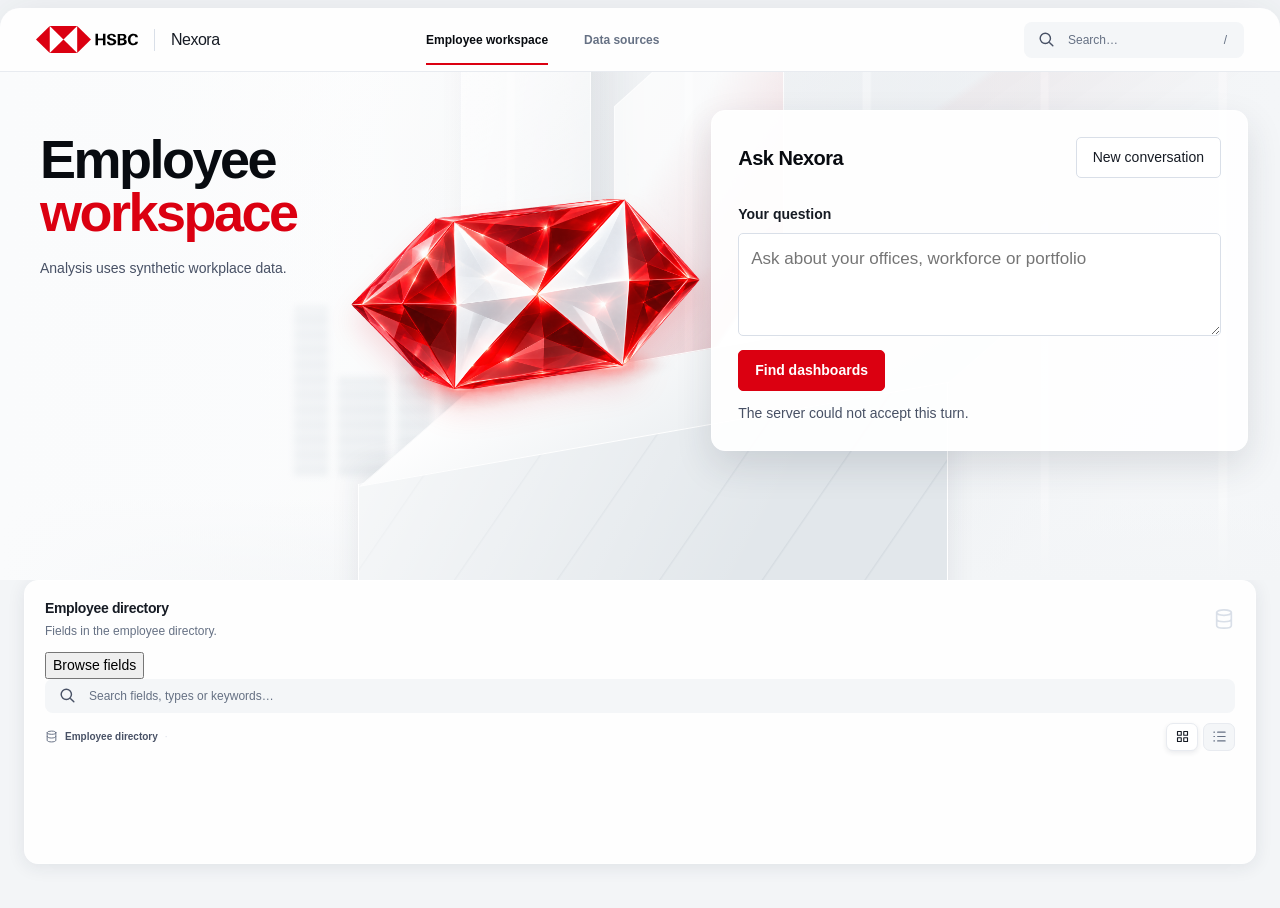
==== commit 74bb14c2: "Unify Employee Workspace with six-dashboard semantic discovery" ====
--- a/static/index.html
+++ b/static/index.html
@@ -4,11 +4,13 @@
   <meta charset="utf-8">
   <meta name="viewport" content="width=device-width, initial-scale=1">
   <meta name="theme-color" content="#f3f5f7">
-  <title>Insight Studio | HSBC</title>
+  <title>Employee workspace | Nexora</title>
   <link rel="icon" type="image/svg+xml" href="/static/image/HSBC_logo_(2018)%20(1).svg">
   <link rel="stylesheet" href="/static/style.css?v=15">
   <script src="/static/chart.js" defer></script>
-  <script src="/static/app.js?v=7" defer></script>
+  <link rel="stylesheet" href="/static/conversation.css">
+  <script defer src="/static/conversation.js"></script>
+  <script defer src="/static/app.js?v=8"></script>
 </head>
 <body>
   <svg class="icon-library" xmlns="http://www.w3.org/2000/svg" aria-hidden="true">
@@ -33,14 +35,13 @@
   </svg>
   <div class="app-frame" id="top">
     <header class="topbar">
-      <a class="brand" href="#top" aria-label="HSBC Insight Studio home">
+      <a class="brand" href="#top" aria-label="Nexora home">
         <img src="/static/image/HSBC_logo_(2018)%20(1).svg" alt="HSBC" width="102" height="30">
         <span class="brand-divider" aria-hidden="true"></span>
-        <span class="brand-name">Insight Studio</span>
+        <span class="brand-name">Nexora</span>
       </a>
       <nav class="top-nav" aria-label="Sections">
-        <a href="/conversation">Dashboard discovery</a>
-        <a href="#workspace" aria-current="page">Workspace</a>
+        <a href="#workspace" aria-current="page">Employee workspace</a>
         <a href="#data-sources">Data sources</a>
       </nav>
       <label class="search-box global-search">
@@ -60,84 +61,52 @@
           <img class="hero-art" src="/static/image/hsbc-hero-crystal.png" alt="" width="1536" height="1024">
         </div>
         <section class="hero" aria-labelledby="page-title">
-          <p class="hero-kicker"><span></span>Business intelligence, simplified</p>
-          <h1 id="page-title">Clear answers.<span>Grounded in<br>data.</span></h1>
-          <ul class="hero-features">
-            <li><span class="feature-icon"><svg class="icon" aria-hidden="true"><use href="#i-bars"/></svg></span><div><strong>Ask in plain language</strong><p>Get clear, source-backed insights</p></div></li>
-            <li><span class="feature-icon"><svg class="icon" aria-hidden="true"><use href="#i-shield"/></svg></span><div><strong>Built on your data</strong><p>Read-only queries. Visible source data.</p></div></li>
-            <li><span class="feature-icon"><svg class="icon" aria-hidden="true"><use href="#i-bolt"/></svg></span><div><strong>From question to impact</strong><p>Less time querying. More understanding.</p></div></li>
-          </ul>
+          <h1 id="page-title">Employee<span>workspace</span></h1>
+          <p class="data-disclosure">Analysis uses synthetic workplace data.</p>
         </section>
-        <section class="workspace panel" id="workspace" aria-labelledby="workspace-title">
-          <header class="workspace-header">
-            <div class="workspace-heading"><span class="workspace-icon"><svg class="icon" aria-hidden="true"><use href="#i-spark"/></svg></span><h2 id="workspace-title">Ask your data</h2></div>
-            <span class="powered-by">Powered by AI</span>
-          </header>
-          <form id="ask-form">
-            <div class="composer">
-              <label class="sr-only" for="question">Your question</label>
-              <textarea id="question" rows="4" required placeholder="Ask a question about your data…" aria-describedby="question-help"></textarea>
-              <div class="composer-footer">
-                <span id="question-help"><kbd>Ctrl</kbd> + <kbd>Enter</kbd> to explore</span>
-                <button id="submit" type="submit"><span class="button-label">Explore question</span><svg class="icon button-arrow" aria-hidden="true"><use href="#i-arrow"/></svg><span class="spinner" aria-hidden="true"></span></button>
-              </div>
-            </div>
-          </form>
-          <ol class="workflow" aria-label="Processing steps">
-            <li class="is-current" data-step="review"><span class="step-number">01</span><span>Validate<br>understanding</span></li>
-            <li data-step="sql"><span class="step-number">02</span><span>Write SQL</span></li>
-            <li data-step="database"><span class="step-number">03</span><span>Query data</span></li>
-            <li data-step="answer"><span class="step-number">04</span><span>Deliver answer</span></li>
-          </ol>
-          <div class="workspace-foot">
-            <button id="view-sql" type="button" disabled><span class="code-icon"><svg class="icon" aria-hidden="true"><use href="#i-code"/></svg></span>View generated SQL<svg class="icon small-icon" aria-hidden="true"><use href="#i-chevron"/></svg></button>
-            <span class="foot-note">SQL and source data included <svg class="icon" aria-hidden="true"><use href="#i-shield"/></svg></span>
-          </div>
-          <section id="result" class="result" aria-live="polite" aria-atomic="true" hidden>
-            <header class="result-header"><span>Your insight</span><span id="result-status" class="status">Processing</span></header>
-            <p id="normalized" hidden></p><p id="answer"></p>
-            <div id="chart-actions" class="chart-actions" hidden><span>Visualize this result</span><div class="chart-buttons" role="group" aria-label="Available chart types"><button type="button" data-chart="bar" aria-pressed="false">Bar chart</button><button type="button" data-chart="pie" aria-pressed="false">Pie chart</button></div></div>
-            <section id="chart-panel" class="chart-panel" aria-labelledby="chart-title" hidden><h3 id="chart-title"></h3><div id="chart-output"></div></section>
-            <details id="debug" hidden><summary>Inspect SQL and raw rows</summary><div class="debug-grid"><article><span>Generated SQL</span><pre id="sql"></pre></article><article><span>Returned data</span><pre id="rows"></pre></article></div></details>
+        <section id="workspace" class="workspace panel conversation" aria-labelledby="workspace-title">
+        <div class="conversation-heading"><h2 id="workspace-title">Ask Nexora</h2><button id="new-thread" type="button">New conversation</button></div>
+
+          <section class="question-panel" aria-label="Question and answer">
+            <p id="original" hidden></p>
+            <section id="discovery" hidden>
+              <h2>Matching dashboards</h2><p id="match-method"></p><div id="matches"></div>
+              <button type="button" id="answer-here" class="primary">Answer Here</button>
+            </section>
+            <section id="insight" hidden>
+              <h2 id="insight-title">Answer</h2><p id="insight-answer"></p><p id="scope"></p><p id="definition"></p>
+              <details id="answer-chart" hidden><summary>View chart</summary><figure>
+                <figcaption id="chart-caption"></figcaption><div id="answer-bars"></div>
+              </figure></details>
+              <details id="evidence"><summary>SQL and evidence</summary>
+                <p id="sources"></p><pre id="query"></pre><p id="parameters"></p><table id="evidence-rows"></table>
+              </details>
+            </section>
+            <p id="notice" role="status" hidden></p>
+            <form id="conversation-form">
+              <label for="message" id="composer-label">Your question</label>
+              <textarea id="message" rows="3" required placeholder="Ask about your offices, workforce or portfolio"></textarea>
+              <button type="submit" id="send" class="primary">Find dashboards</button>
+          <button type="submit" id="search-again" hidden>Find matching dashboards</button>
+            </form>
+            <p id="run-status" role="status"></p>
           </section>
+          <section id="recent" hidden><h2>This conversation</h2><ol id="history"></ol></section>
         </section>
       </div>
-      <section class="prompt-section panel" aria-labelledby="prompt-title">
-        <h2 id="prompt-title">Try a suggested question</h2>
-        <div id="examples" class="examples"></div>
-        <p id="examples-empty" class="empty-state" hidden>No suggested questions match your search.</p>
-      </section>
       <div class="data-grid">
         <section class="data-panel panel" id="data-sources" aria-labelledby="data-title">
-          <header class="panel-heading"><div><h2 id="data-title">Your data</h2><p>Explore the fields in your connected dataset.</p></div><svg class="icon panel-heading-icon" aria-hidden="true"><use href="#i-database"/></svg></header>
+          <header class="panel-heading"><div><h2 id="data-title">Employee directory</h2><p>Fields in the employee directory.</p></div><svg class="icon panel-heading-icon" aria-hidden="true"><use href="#i-database"/></svg></header>
+          <button id="browse-fields" type="button">Browse fields</button>
           <label class="search-box field-search"><svg class="icon" aria-hidden="true"><use href="#i-search"/></svg><span class="sr-only">Search data fields</span><input id="field-search" type="search" placeholder="Search fields, types or keywords…" autocomplete="off"></label>
           <div class="data-toolbar">
-            <span class="dataset-name"><svg class="icon" aria-hidden="true"><use href="#i-database"/></svg><span id="dataset-name">Loading dataset</span><span class="dataset-dot">·</span><span id="field-count" aria-live="polite"></span></span>
+            <span class="dataset-name"><svg class="icon" aria-hidden="true"><use href="#i-database"/></svg><span id="dataset-name">Employee directory</span><span class="dataset-dot">·</span><span id="field-count" aria-live="polite"></span></span>
             <div class="view-options" role="group" aria-label="Field layout"><button type="button" data-view="grid" aria-label="Grid view" aria-pressed="true"><svg class="icon" aria-hidden="true"><use href="#i-grid"/></svg></button><button type="button" data-view="list" aria-label="List view" aria-pressed="false"><svg class="icon" aria-hidden="true"><use href="#i-list"/></svg></button></div>
           </div>
           <div id="schema-fields" class="fields"></div>
           <p id="fields-empty" class="empty-state" hidden>No fields match your search. Try another name or keyword.</p>
         </section>
-        <section class="recent-panel panel" aria-labelledby="recent-title" aria-describedby="recent-demo-note">
-          <header class="panel-heading"><div><div class="recent-title-row"><h2 id="recent-title">Recent insights</h2><span class="demo-badge">Demo</span></div><p>Your latest questions and results.</p></div></header>
-          <div class="recent-list">
-            <article class="insight-card">
-              <div class="insight-thumbnail thumbnail-bars" aria-hidden="true"><svg viewBox="0 0 136 76"><defs><linearGradient id="bar-fill" x2="0" y2="1"><stop stop-color="#ed1931"/><stop offset="1" stop-color="#b90010"/></linearGradient></defs><path class="chart-guide" d="M11 15h116M11 30h116M11 45h116M11 60h116"/><g class="thumbnail-shadow"><path d="M14 62V53h7v9Zm14 0V45h7v17Zm14 0V37h7v25Zm14 0V31h7v31Zm14 0V39h7v23Zm14 0V17h7v45Zm14 0V31h7v31Zm14 0V21h7v41Z"/></g><g fill="url(#bar-fill)"><path d="M14 57V49h7v8Zm14 0V41h7v16Zm14 0V33h7v24Zm14 0V27h7v30Zm14 0V35h7v22Zm14 0V13h7v44Zm14 0V27h7v30Zm14 0V17h7v40Z"/></g></svg></div>
-              <div class="insight-copy"><div class="insight-title-row"><h3>Total desk allocation by city</h3><span class="completed"><svg class="icon" aria-hidden="true"><use href="#i-check"/></svg>Completed</span></div><p>2 min ago <span>·</span> Real Estate &amp; Workplace</p></div>
-            </article>
-            <article class="insight-card">
-              <div class="insight-thumbnail thumbnail-line" aria-hidden="true"><svg viewBox="0 0 136 76"><defs><linearGradient id="line-fill" x2="0" y2="1"><stop stop-color="#fbd8dd" stop-opacity=".7"/><stop offset="1" stop-color="#fff" stop-opacity="0"/></linearGradient></defs><path class="chart-guide" d="M11 15h116M11 30h116M11 45h116M11 60h116"/><path d="m10 57 13-15 12 8 12-11 11-4 12 7 12 8 12-13 11-15 10-3 12 8 8 10v30H10Z" fill="url(#line-fill)"/><path class="thumbnail-line-path" d="m10 57 13-15 12 8 12-11 11-4 12 7 12 8 12-13 11-15 10-3 12 8 8 10"/></svg></div>
-              <div class="insight-copy"><div class="insight-title-row"><h3>Office utilization trend over time</h3><span class="completed"><svg class="icon" aria-hidden="true"><use href="#i-check"/></svg>Completed</span></div><p>12 min ago <span>·</span> Workplace Analytics</p></div>
-            </article>
-            <article class="insight-card">
-              <div class="insight-thumbnail thumbnail-map" aria-hidden="true"><svg viewBox="0 0 136 76"><path class="map-land" d="m7 17 9-8 17-3 11 6-3 7-9 2-2 10-9 3-1-7-7-2Zm22 20 12-4 9 10-5 14-7 11-4-12 1-9ZM49 8l8-5 7 4-4 10-9 3Zm18 13 7-8 10 2 6-5 15 2 5 6 17 2-3 11-13 5-5 8-10-4-5-11-8-2-5 5-8-1Zm3 14 13-2 7 12-5 12-8 4-7-16Zm36 17 12-6 9 6-1 8-13 2-8-5Z"/><path class="map-land-soft" d="m2 12 11-5 2 8-6 6Zm35-3 9 2 3 11-7 8-5-5Zm24 10 7-8 4 5-4 12Zm30 21 9 2 3 10-7 5-4-7Zm18-17 11 2-4 9-9-2Z"/><g class="map-pins"><circle cx="25" cy="24" r="3"/><circle cx="38" cy="45" r="2.7"/><circle cx="73" cy="24" r="3.3"/><circle cx="81" cy="43" r="2.7"/><circle cx="100" cy="29" r="3.5"/><circle cx="118" cy="55" r="2.4"/></g></svg></div>
-              <div class="insight-copy"><div class="insight-title-row"><h3>Underutilized desks by region</h3><span class="completed"><svg class="icon" aria-hidden="true"><use href="#i-check"/></svg>Completed</span></div><p>1 hour ago <span>·</span> Global Portfolio</p></div>
-            </article>
-          </div>
-          <p id="recent-demo-note" class="demo-note">Illustrative examples for this demo.</p>
-        </section>
       </div>
-      <footer class="page-footer"><span>HSBC Insight Studio</span><span>Ask clearly. Explore confidently.</span></footer>
     </main>
   </div>
 </body>
--- a/static/conversation.css
+++ b/static/conversation.css
@@ -0,0 +1,48 @@
+.conversation-heading { display: flex; align-items: center; justify-content: space-between; margin-bottom: 26px; }
+.conversation h2 { font-size: 20px; letter-spacing: -.025em; margin-bottom: 14px; }
+.conversation button { color: var(--color-ink); background: white; border: 1px solid var(--color-rule-strong); border-radius: 5px; padding: 9px 16px; }
+.conversation button:hover, .conversation a:hover { color: var(--color-accent); }
+.conversation .primary { color: white; background: var(--color-accent); border-color: var(--color-accent); font-weight: 700; }
+.conversation .primary:hover { color: white; background: var(--color-accent-hover); }
+.conversation button:disabled { opacity: .55; }
+#conversation-form label { font-weight: 700; display: block; }
+#message { width: 100%; margin: 8px 0; padding: 12px; font: inherit; font-size: 17px; border: 1px solid var(--color-rule-strong); border-radius: 5px; resize: vertical; }
+#original { font-size: 20px; font-weight: 600; border-left: 3px solid var(--color-accent); padding-left: 12px; margin-bottom: 22px; overflow-wrap: anywhere; }
+#insight, #discovery { margin-bottom: 24px; }
+#match-method { margin: -6px 0 14px; color: var(--color-ink-soft); font-size: 14px; }
+#matches { display: grid; gap: 8px; }
+.dashboard-match { padding: 12px 16px; border: 1px solid var(--color-rule); border-radius: 6px; }
+.dashboard-match:has(input:checked) { border-color: var(--color-accent); }
+#matches label { display: grid; grid-template-columns: auto 1fr auto; gap: 10px; align-items: center; cursor: pointer; }
+#matches input { accent-color: var(--color-accent); }
+.dashboard-match p { margin: 5px 0 8px 24px; }
+.dashboard-match :is(small, a) { margin-left: 24px; }
+.coverage { color: var(--color-ink-soft); font-size: 13px; font-weight: 600; }
+.coverage.exact { color: var(--color-accent); }
+#matches a { font-weight: 600; text-decoration: underline; }
+#matches, #definition { margin-bottom: 14px; }
+#insight-answer { font-size: 22px; font-weight: 600; white-space: pre-line; }
+#scope:not(:empty) { margin: 4px 0; color: var(--color-ink-soft); font-weight: 600; }
+#definition, #sources, #parameters, #matches small { color: var(--color-muted); }
+#evidence summary, #answer-chart summary { cursor: pointer; font-weight: 600; }
+#answer-chart { margin-bottom: 12px; }
+#answer-chart figure { margin: 10px 0; padding: 14px; background: var(--color-surface-muted); }
+#chart-caption { margin-bottom: 10px; font-weight: 600; }
+#evidence p { margin: 8px 0; }
+#query { white-space: pre-wrap; background: var(--color-surface-muted); padding: 14px; font: 13px/1.6 var(--font-mono); }
+#evidence-rows { width: 100%; border-collapse: collapse; }
+#evidence-rows :is(td,th) { text-align: left; border-bottom: 1px solid var(--color-rule); padding: 5px; }
+#history { margin: 0; padding-left: 20px; }
+#history li { padding: 5px 0; overflow-wrap: anywhere; }
+#notice { padding: 12px; margin-bottom: 16px; background: var(--color-surface-muted); }
+#run-status:not(:empty) { margin-top: 12px; color: var(--color-ink-soft); }
+
+#workspace.conversation { padding: 26px; }
+#workspace .conversation-heading h2 { margin: 0; }
+#recent { border-top: 1px solid var(--color-rule); margin-top: 22px; padding-top: 18px; }
+#search-again { margin-left: 6px; }
+#discovery h2, #insight h2 { margin-top: 6px; }
+.data-grid { grid-template-columns: 1fr; }
+
+.data-disclosure { margin-top: 18px; color: var(--color-ink-soft); }
+#evidence { overflow-x: auto; }
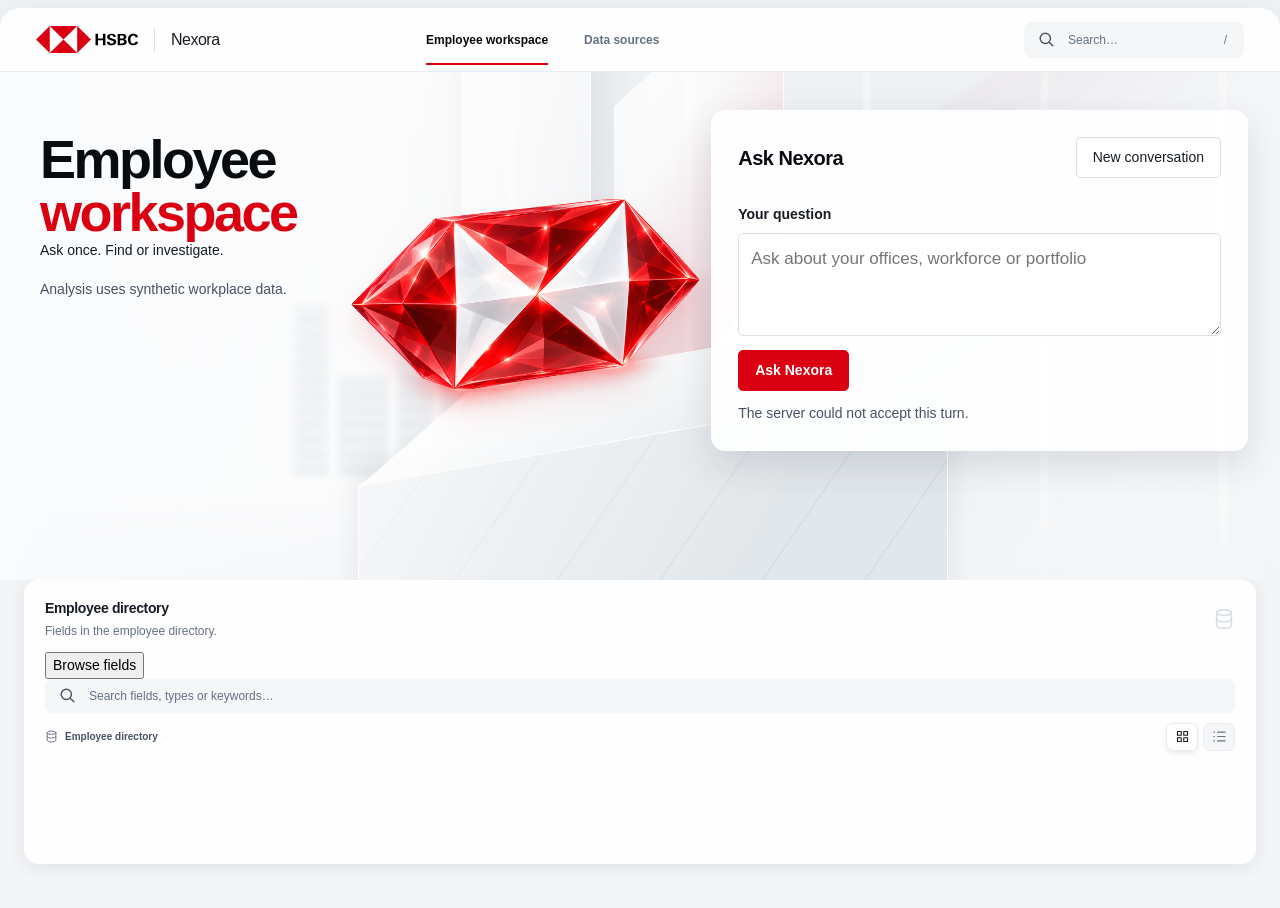
==== commit b47ad356: "Simplify workspace analysis and validate office coverage" ====
--- a/static/index.html
+++ b/static/index.html
@@ -15,22 +15,12 @@
 <body>
   <svg class="icon-library" xmlns="http://www.w3.org/2000/svg" aria-hidden="true">
     <defs>
-      <symbol id="i-arrow" viewBox="0 0 24 24"><path d="M5 12h14m-6-6 6 6-6 6"/></symbol>
       <symbol id="i-search" viewBox="0 0 24 24"><circle cx="10.5" cy="10.5" r="6.5"/><path d="m16 16 4 4"/></symbol>
-      <symbol id="i-bars" viewBox="0 0 24 24"><path d="M5 20v-6m7 6V9m7 11V4" stroke-width="3.5"/></symbol>
-      <symbol id="i-shield" viewBox="0 0 24 24"><path d="m12 3 8 3v6c0 4-4 7-8 9-4-2-8-5-8-9V6l8-3Z"/><path d="m9 12 2 2 4-4"/></symbol>
-      <symbol id="i-bolt" viewBox="0 0 24 24"><path d="m14 2-9 12h6l-1 8 9-12h-6l1-8Z" fill="currentColor" stroke="none"/></symbol>
-      <symbol id="i-spark" viewBox="0 0 24 24"><path d="M13 2c0 6-2 8-7 9 5 1 7 3 7 9 1-6 3-8 8-9-5-1-7-3-8-9ZM5 14c0 3-1 4-3 5 2 0 3 1 3 4 1-3 2-4 4-4-2-1-3-2-4-5Z" fill="currentColor" stroke="none"/></symbol>
-      <symbol id="i-code" viewBox="0 0 24 24"><path d="m7 7-5 5 5 5m10-10 5 5-5 5m-3-14-4 18"/></symbol>
-      <symbol id="i-pie" viewBox="0 0 24 24"><path d="M10 3a9 9 0 1 0 11 11H10V3Z"/><path d="M14 2v8h8a9 9 0 0 0-8-8Z"/></symbol>
-      <symbol id="i-users" viewBox="0 0 24 24"><circle cx="9" cy="8" r="3"/><path d="M3 21v-3a6 6 0 0 1 12 0v3H3Zm13-16a3 3 0 0 1 0 6m2 3a5 5 0 0 1 4 5v2h-4"/></symbol>
       <symbol id="i-field" viewBox="0 0 24 24"><path d="M5 3h14v14H9l-4 4V3Z"/><path d="M8 7h8M8 11h6"/></symbol>
       <symbol id="i-number" viewBox="0 0 24 24"><path d="m10 3-4 18M18 3l-4 18M4 9h17M2 15h17"/></symbol>
       <symbol id="i-grid" viewBox="0 0 24 24"><path d="M4 4h6v6H4zm10 0h6v6h-6zM4 14h6v6H4zm10 0h6v6h-6z"/></symbol>
       <symbol id="i-list" viewBox="0 0 24 24"><path d="M9 5h12M9 12h12M9 19h12M3 5h1M3 12h1M3 19h1"/></symbol>
       <symbol id="i-database" viewBox="0 0 24 24"><ellipse cx="12" cy="5" rx="8" ry="3"/><path d="M4 5v14c0 4 16 4 16 0V5M4 12c0 4 16 4 16 0"/></symbol>
-      <symbol id="i-check" viewBox="0 0 24 24"><path d="m5 12 4 4L19 6"/></symbol>
-      <symbol id="i-chevron" viewBox="0 0 24 24"><path d="m9 5 7 7-7 7"/></symbol>
     </defs>
   </svg>
   <div class="app-frame" id="top">
@@ -62,15 +52,16 @@
         </div>
         <section class="hero" aria-labelledby="page-title">
           <h1 id="page-title">Employee<span>workspace</span></h1>
+          <p>Ask once. Find or investigate.</p>
           <p class="data-disclosure">Analysis uses synthetic workplace data.</p>
         </section>
         <section id="workspace" class="workspace panel conversation" aria-labelledby="workspace-title">
-        <div class="conversation-heading"><h2 id="workspace-title">Ask Nexora</h2><button id="new-thread" type="button">New conversation</button></div>
+          <div class="conversation-heading"><h2 id="workspace-title">Ask Nexora</h2><button id="new-thread" type="button">New conversation</button></div>
 
           <section class="question-panel" aria-label="Question and answer">
             <p id="original" hidden></p>
             <section id="discovery" hidden>
-              <h2>Matching dashboards</h2><p id="match-method"></p><div id="matches"></div>
+              <h2>Recommended dashboards</h2><p id="match-method"></p><div id="matches"></div>
               <button type="button" id="answer-here" class="primary">Answer Here</button>
             </section>
             <section id="insight" hidden>
@@ -86,27 +77,36 @@
             <form id="conversation-form">
               <label for="message" id="composer-label">Your question</label>
               <textarea id="message" rows="3" required placeholder="Ask about your offices, workforce or portfolio"></textarea>
-              <button type="submit" id="send" class="primary">Find dashboards</button>
-          <button type="submit" id="search-again" hidden>Find matching dashboards</button>
+              <button type="submit" id="send" class="primary">Ask Nexora</button>
+              <button type="submit" id="search-again" hidden>Find matching dashboards</button>
             </form>
             <p id="run-status" role="status"></p>
           </section>
           <section id="recent" hidden><h2>This conversation</h2><ol id="history"></ol></section>
         </section>
       </div>
-      <div class="data-grid">
-        <section class="data-panel panel" id="data-sources" aria-labelledby="data-title">
-          <header class="panel-heading"><div><h2 id="data-title">Employee directory</h2><p>Fields in the employee directory.</p></div><svg class="icon panel-heading-icon" aria-hidden="true"><use href="#i-database"/></svg></header>
-          <button id="browse-fields" type="button">Browse fields</button>
-          <label class="search-box field-search"><svg class="icon" aria-hidden="true"><use href="#i-search"/></svg><span class="sr-only">Search data fields</span><input id="field-search" type="search" placeholder="Search fields, types or keywords…" autocomplete="off"></label>
-          <div class="data-toolbar">
-            <span class="dataset-name"><svg class="icon" aria-hidden="true"><use href="#i-database"/></svg><span id="dataset-name">Employee directory</span><span class="dataset-dot">·</span><span id="field-count" aria-live="polite"></span></span>
-            <div class="view-options" role="group" aria-label="Field layout"><button type="button" data-view="grid" aria-label="Grid view" aria-pressed="true"><svg class="icon" aria-hidden="true"><use href="#i-grid"/></svg></button><button type="button" data-view="list" aria-label="List view" aria-pressed="false"><svg class="icon" aria-hidden="true"><use href="#i-list"/></svg></button></div>
-          </div>
-          <div id="schema-fields" class="fields"></div>
-          <p id="fields-empty" class="empty-state" hidden>No fields match your search. Try another name or keyword.</p>
-        </section>
-      </div>
+      <section class="data-panel panel" id="data-sources" aria-labelledby="data-title">
+        <header class="panel-heading"><div><h2 id="data-title">Employee directory</h2><p>Fields in the employee directory.</p></div><svg class="icon panel-heading-icon" aria-hidden="true"><use href="#i-database"/></svg></header>
+        <button id="browse-fields" type="button">Browse fields</button>
+        <label class="search-box field-search"><svg class="icon" aria-hidden="true"><use href="#i-search"/></svg><span class="sr-only">Search data fields</span><input id="field-search" type="search" placeholder="Search fields, types or keywords…" autocomplete="off"></label>
+        <div class="data-toolbar">
+          <span class="dataset-name"><svg class="icon" aria-hidden="true"><use href="#i-database"/></svg><span id="dataset-name">Employee directory</span><span class="dataset-dot">·</span><span id="field-count" aria-live="polite"></span></span>
+          <div class="view-options" role="group" aria-label="Field layout"><button type="button" data-view="grid" aria-label="Grid view" aria-pressed="true"><svg class="icon" aria-hidden="true"><use href="#i-grid"/></svg></button><button type="button" data-view="list" aria-label="List view" aria-pressed="false"><svg class="icon" aria-hidden="true"><use href="#i-list"/></svg></button></div>
+        </div>
+        <div id="schema-fields" class="fields"></div>
+        <template id="directory-field">
+          <article class="field">
+            <details>
+              <summary>
+                <span class="field-icon"><svg class="icon" aria-hidden="true"><use href="#i-field"/></svg></span>
+                <span class="field-copy"><strong></strong><small></small></span>
+              </summary>
+              <div class="field-description"><p></p><small></small></div>
+            </details>
+          </article>
+        </template>
+        <p id="fields-empty" class="empty-state" hidden>No fields match your search. Try another name or keyword.</p>
+      </section>
     </main>
   </div>
 </body>
--- a/static/style.css
+++ b/static/style.css
@@ -1,6 +1,3 @@
-/* Hallmark · macrostructure: reference-led workspace · theme: HSBC light · desktop only */
-/* Hallmark · pre-emit critique: P4 H4 E4 S5 R4 V3 */
-/* User reference controls layout, typography, and the light-only palette. */
 @import url("/static/tokens.css?v=2");
 
 * { box-sizing: border-box; }
@@ -60,106 +57,22 @@
 .art-platform { position: absolute; z-index: 1; left: 28%; bottom: -100px; width: 590px; height: 248px; transform: skewY(-10deg); border: 1px solid var(--color-surface); background: linear-gradient(120deg, var(--color-glass), transparent 65%), repeating-linear-gradient(128deg, transparent 0 51px, var(--color-platform-vein) 52px, transparent 54px 92px), var(--color-platform); box-shadow: 0 -14px 28px var(--color-shadow); }
 .art-platform::before { content: ""; position: absolute; width: 100%; height: 75px; top: -75px; left: 0; transform: skewX(-55deg); transform-origin: bottom left; background: linear-gradient(130deg, var(--color-surface), var(--color-platform)); border: 1px solid var(--color-surface); }
 .hero { z-index: 2; padding-top: 44px; padding-bottom: 28px; }
-.hero-kicker { display: flex; align-items: center; gap: 10px; font-size: 10px; letter-spacing: 1.4px; line-height: 1.5; font-weight: 700; text-transform: uppercase; color: var(--color-muted); }
-.hero-kicker > span { width: 18px; height: 2px; background: var(--color-accent); }
+
 .hero h1 { width: max-content; margin-top: 17px; font-family: var(--font-display); font-size: 54px; line-height: .99; letter-spacing: -2.5px; font-weight: 700; color: var(--color-ink-strong); }
 .hero h1 > span { display: block; color: var(--color-accent); }
-.hero-features { display: grid; gap: 18px; padding: 0; margin: 26px 0 0; list-style: none; }
-.hero-features li { display: flex; gap: 16px; align-items: center; }
-.feature-icon { display: grid; place-items: center; width: 43px; height: 43px; flex-shrink: 0; color: var(--color-accent); border-radius: 11px; background: var(--color-accent-wash); }
-.feature-icon .icon { width: 23px; height: 23px; }
-.hero-features strong { display: block; font-size: 13px; font-weight: 600; }
-.hero-features p { margin-top: 2px; font-size: 12px; color: var(--color-muted); }
 
-.workspace { align-self: start; margin: 38px 0 40px; padding: var(--space-5); box-shadow: 0 15px 36px var(--color-shadow-deep); scroll-margin-top: 24px; transform: translateX(-12px); }
-.workspace-header, .workspace-heading { display: flex; align-items: center; }
-.workspace-header { justify-content: space-between; gap: 12px; margin-bottom: 18px; }
-.workspace-heading { gap: var(--space-3); }
-.workspace-icon { display: grid; place-items: center; height: 38px; width: 38px; color: var(--color-accent); background: var(--color-accent-soft); border-radius: 10px; }
-.workspace-icon .icon { width: 25px; height: 25px; }
-.workspace h2 { color: var(--color-ink-strong); font-size: 28px; font-weight: 600; letter-spacing: -1.1px; line-height: 1.2; }
-.powered-by { font-size: 10px; white-space: nowrap; color: var(--color-muted); }
-.composer { padding: 15px 12px 12px 18px; border: 1px solid var(--color-rule-strong); border-radius: 10px; background: var(--color-surface-soft); }
-.composer textarea { display: block; width: 100%; height: 102px; padding: 0; resize: vertical; min-height: 86px; max-height: 260px; border: 0; outline: 0; font-size: 16px; line-height: 1.6; color: var(--color-ink); background: transparent; }
-.composer textarea::placeholder { color: var(--color-muted); opacity: 1; }
-.composer textarea:disabled { cursor: wait; opacity: .65; }
-.composer:has(textarea:focus-visible) { border-color: var(--color-focus); }
-.composer-footer { display: flex; align-items: center; justify-content: space-between; gap: 12px; padding-top: 6px; }
-#question-help { font-size: 9px; color: var(--color-muted); opacity: 0; }
-.composer:focus-within #question-help { opacity: 1; }
-#question-help kbd { font: inherit; }
-#submit { display: inline-flex; gap: 14px; align-items: center; justify-content: center; min-width: 150px; height: 40px; padding: 0 15px; border: 1px solid var(--color-accent); border-radius: var(--radius-control); background: var(--color-accent); color: var(--color-surface); font-size: 12px; box-shadow: 0 4px 10px var(--color-accent-wash); }
-#submit:hover:not(:disabled) { background: var(--color-accent-hover); border-color: var(--color-accent-hover); }
-#submit:disabled { opacity: .65; }
-#submit .icon { width: 19px; height: 19px; }
-.spinner { display: none; width: 15px; height: 15px; border: 2px solid var(--color-glass); border-top-color: var(--color-surface); border-radius: 50%; animation: spin .8s linear infinite; }
-.is-loading .spinner { display: inline-block; }
-.is-loading .button-arrow { display: none; }
-@keyframes spin { to { transform: rotate(360deg); } }
-.workflow { display: flex; align-items: center; list-style: none; padding: 0; margin: 26px 0; gap: 7px; }
-.workflow li { display: flex; flex: 1; align-items: center; gap: 7px; font-size: 9px; font-weight: 600; color: var(--color-ink-soft); white-space: nowrap; line-height: 1.45; }
-.workflow li:not(:last-child)::after { content: ""; display: block; width: 12px; min-width: 6px; height: 2px; flex: 1; margin-left: 2px; background: var(--color-rule-strong); }
-.workflow li:last-child { flex: 0; }
-.step-number { display: grid; place-items: center; flex-shrink: 0; height: 30px; width: 30px; border-radius: 50%; background: var(--color-surface-muted); font-size: 10px; }
-.is-current .step-number, .is-active .step-number, .is-complete .step-number { color: var(--color-surface); background: var(--color-accent); }
-.is-active .step-number { outline: 4px solid var(--color-accent-wash); }
-.workspace-foot { display: flex; justify-content: space-between; align-items: center; gap: 10px; min-height: 52px; padding: 8px 10px; border-radius: var(--radius-control); background: var(--color-surface-muted); }
-#view-sql { display: flex; gap: 10px; align-items: center; padding: 0; border: 0; background: transparent; font-size: 10px; color: var(--color-ink-soft); white-space: nowrap; }
-#view-sql:disabled { opacity: .7; }
-#view-sql:hover:not(:disabled) { color: var(--color-accent); }
-.code-icon { display: grid; place-items: center; width: 32px; height: 32px; border-radius: 9px; background: var(--color-rule); }
-.code-icon .icon { width: 20px; height: 20px; }
-#view-sql .small-icon { width: 12px; height: 12px; }
-.foot-note { display: flex; gap: var(--space-2); align-items: center; color: var(--color-muted); font-size: 9px; white-space: nowrap; }
-.foot-note .icon { width: 15px; height: 15px; }
-.result { margin-top: 20px; padding-top: 20px; border-top: 1px solid var(--color-rule); }
-.result-header { display: flex; align-items: center; justify-content: space-between; gap: 12px; margin-bottom: 12px; font-weight: 600; font-size: 13px; }
-.status { border-radius: var(--radius-round); padding: 4px 9px; font-size: 10px; font-weight: 600; background: var(--color-surface-muted); color: var(--color-ink-soft); }
-.status-valid { background: var(--color-success-soft); color: var(--color-success); }
-.status-incomplete { background: var(--color-warning-soft); color: var(--color-warning); }
-.status-invalid, .status-error { background: var(--color-error-soft); color: var(--color-error); }
-#answer { font-size: 14px; line-height: 1.7; white-space: pre-wrap; overflow-wrap: anywhere; }
-#normalized { margin-bottom: 10px; color: var(--color-muted); font-size: 12px; }
-.error { color: var(--color-error); }
-.chart-actions { display: flex; align-items: center; justify-content: space-between; gap: 12px; padding-top: 16px; color: var(--color-muted); font-size: 11px; }
-.chart-buttons { display: flex; gap: 6px; }
-.chart-buttons button { padding: 6px 10px; border: 1px solid var(--color-rule); border-radius: 6px; background: var(--color-surface); color: var(--color-ink-soft); font-size: 11px; }
-.chart-buttons button[aria-pressed="true"] { border-color: var(--color-accent); background: var(--color-accent-soft); color: var(--color-accent); }
-.chart-panel { padding: 16px; margin-top: 12px; border: 1px solid var(--color-rule); border-radius: var(--radius-card); background: var(--color-surface-soft); }
-.chart-panel h3 { margin-bottom: 16px; font-size: 12px; overflow-wrap: anywhere; }
+.workspace { align-self: start; margin: 38px 0 40px; padding: 26px; box-shadow: 0 15px 36px var(--color-shadow-deep); scroll-margin-top: 24px; transform: translateX(-12px); }
+
+.workspace h2 { color: var(--color-ink-strong); font-weight: 600; line-height: 1.2; }
+
 .bar-chart { display: grid; gap: 12px; }
 .bar-row { display: grid; align-items: center; grid-template-columns: minmax(70px, 1.2fr) minmax(0, 3fr) 38px; gap: 10px; font-size: 11px; }
 .bar-label { overflow-wrap: anywhere; }
 .bar-track { height: 9px; background: var(--color-chart-track); border-radius: var(--radius-round); }
 .bar-fill { display: block; height: 100%; border-radius: inherit; background: var(--color-accent); }
 .bar-value { text-align: right; font-size: 11px; }
-.pie-chart { display: flex; gap: 24px; align-items: center; }
-.pie-graphic { width: 150px; height: 150px; flex: 0 0 150px; border-radius: 50%; }
-.pie-legend { display: grid; flex: 1; gap: 9px; }
-.pie-legend-row { display: grid; grid-template-columns: 8px 1fr auto; align-items: center; gap: 8px; font-size: 10px; }
-.pie-swatch { height: 8px; width: 8px; border-radius: 2px; }
-.pie-value { font-size: 10px; }
-#debug { margin-top: 16px; color: var(--color-ink-soft); }
-#debug summary { cursor: pointer; width: max-content; font-size: 11px; }
-.debug-grid { display: grid; gap: 12px; margin-top: 12px; }
-.debug-grid article { min-width: 0; }
-.debug-grid article > span { font-size: 10px; color: var(--color-muted); }
-.debug-grid pre { max-height: 240px; overflow: auto; margin: 5px 0 0; padding: 12px; background: var(--color-surface-muted); border: 1px solid var(--color-rule); border-radius: 8px; font: 11px/1.65 var(--font-mono); white-space: pre-wrap; overflow-wrap: anywhere; }
 
-.prompt-section { position: relative; z-index: 2; padding: 14px 12px 12px; margin-bottom: 16px; }
-.prompt-section h2 { margin: 0 4px 10px; font-size: 14px; font-weight: 600; letter-spacing: -.3px; }
-.examples { display: grid; grid-template-columns: repeat(4, minmax(0, 1fr)); gap: 12px; }
-.example-card { display: flex; align-items: center; min-width: 0; gap: 14px; min-height: 82px; padding: 14px; text-align: left; border: 1px solid transparent; border-radius: var(--radius-card); background: var(--color-surface-muted); color: var(--color-ink); }
-.example-card:hover { border-color: var(--color-rule-strong); background: var(--color-surface-soft); }
-.example-card:disabled { opacity: .6; }
-.example-symbol { display: grid; place-items: center; width: 44px; height: 46px; flex-shrink: 0; border-radius: 11px; background: var(--color-accent-soft); color: var(--color-accent); }
-.example-symbol .icon { width: 23px; height: 23px; }
-.example-copy { display: flex; flex-direction: column; gap: var(--space-1); flex: 1; min-width: 0; }
-.example-copy strong { font-size: 12px; font-weight: 500; line-height: 1.45; }
-.example-arrow { display: grid; place-items: center; width: 28px; height: 28px; flex-shrink: 0; border-radius: 50%; color: var(--color-ink-soft); background: var(--color-surface); box-shadow: 0 3px 7px var(--color-shadow); }
-.example-arrow .icon { width: 16px; height: 16px; }
-.data-grid { display: grid; grid-template-columns: minmax(0, 1.45fr) minmax(0, 1fr); gap: var(--space-4); align-items: start; }
-.data-panel, .recent-panel { padding: 18px 20px; min-height: 284px; scroll-margin-top: 20px; }
+.data-panel { padding: 18px 20px; min-height: 284px; scroll-margin-top: 20px; }
 .panel-heading { display: flex; align-items: center; justify-content: space-between; margin-bottom: 12px; }
 .panel-heading h2 { font-size: 14px; font-weight: 600; line-height: 1.4; letter-spacing: -.35px; }
 .panel-heading p { margin-top: 3px; color: var(--color-muted); font-size: 12px; }
@@ -186,9 +99,7 @@
 .field-copy { min-width: 0; }
 .field-copy strong { display: block; overflow-wrap: anywhere; font: 600 10px/1.4 var(--font-mono); letter-spacing: -.2px; color: var(--color-ink-soft); }
 .field-copy small { display: block; margin-top: 4px; font-size: 10px; color: var(--color-muted); }
-.field-add { position: absolute; top: 18px; right: 7px; display: grid; place-items: center; padding: 0; height: 22px; width: 22px; border: 0; border-radius: 50%; background: var(--color-surface-muted); color: var(--color-ink-soft); font-size: 18px; line-height: 1; }
-.field-add:hover { color: var(--color-accent); background: var(--color-accent-soft); }
-.field-add:disabled { opacity: .45; }
+
 .field-description { padding: 0 12px 12px; border-top: 1px solid var(--color-rule); font-size: 11px; color: var(--color-ink-soft); overflow-wrap: anywhere; }
 .field-description p { margin-top: 10px; }
 .field-description small { display: block; margin-top: 7px; font-size: 10px; line-height: 1.65; color: var(--color-muted); }
@@ -196,33 +107,10 @@
 .fields.is-list .field-copy { display: flex; gap: 18px; align-items: center; }
 .fields.is-list .field-copy small { margin-top: 0; }
 .fields.is-list .field summary { min-height: 46px; padding-top: 7px; padding-bottom: 7px; }
-.fields.is-list .field-add { top: 12px; }
+
 .empty-state { padding: 18px 4px; font-size: 12px; color: var(--color-muted); }
-.recent-title-row { display: flex; align-items: center; gap: 9px; }
-.demo-badge { padding: 2px 6px; border: 1px solid var(--color-rule); border-radius: 5px; color: var(--color-muted); background: var(--color-surface-muted); font-size: 9px; line-height: 1.3; }
-.recent-list { display: grid; gap: 8px; }
-.insight-card { display: flex; align-items: center; gap: 15px; padding: 7px 9px; min-height: 66px; border: 1px solid var(--color-rule); border-radius: 9px; background: var(--color-surface-soft); }
-.insight-thumbnail { width: 104px; height: 54px; flex-shrink: 0; overflow: clip; border-radius: 6px; background: var(--color-surface-muted); }
-.insight-thumbnail svg { width: 100%; height: 100%; }
-.thumbnail-line, .thumbnail-map { background: var(--color-accent-wash); }
-.chart-guide { fill: none; stroke: var(--color-rule-strong); stroke-width: .5; stroke-dasharray: 2 4; }
-.thumbnail-shadow { fill: var(--color-rule-strong); }
-.thumbnail-line-path { fill: none; stroke: var(--color-accent); stroke-width: 1.4; stroke-linecap: round; stroke-linejoin: round; }
-.map-land { fill: var(--color-map); }
-.map-land-soft { fill: var(--color-map-soft); }
-.map-pins { fill: var(--color-accent); }
-.insight-copy { min-width: 0; flex: 1; }
-.insight-title-row { display: flex; align-items: center; gap: 8px; flex-wrap: wrap; }
-.insight-copy h3 { font-size: 12px; font-weight: 600; line-height: 1.4; letter-spacing: -.2px; }
-.insight-copy p { margin-top: 4px; font-size: 10px; color: var(--color-muted); }
-.insight-copy p > span { margin: 0 5px; }
-.completed { display: inline-flex; align-items: center; gap: 3px; padding: 3px 7px; border-radius: var(--radius-round); color: var(--color-success); background: var(--color-success-soft); white-space: nowrap; font-size: 9px; font-weight: 600; line-height: 1; }
-.completed .icon { width: 11px; height: 11px; stroke-width: 2.5; }
-.demo-note { margin-top: 10px; color: var(--color-muted); font-size: 9px; }
-.page-footer { display: flex; justify-content: space-between; align-items: center; padding: 18px 2px 20px; color: var(--color-muted); font-size: 10px; }
 
 @media (prefers-reduced-motion: reduce) {
   html { scroll-behavior: auto; }
   *, *::before, *::after { transition: none !important; }
-  .spinner { animation: none; border-style: dotted; }
 }
--- a/static/conversation.css
+++ b/static/conversation.css
@@ -37,12 +37,10 @@
 #notice { padding: 12px; margin-bottom: 16px; background: var(--color-surface-muted); }
 #run-status:not(:empty) { margin-top: 12px; color: var(--color-ink-soft); }
 
-#workspace.conversation { padding: 26px; }
 #workspace .conversation-heading h2 { margin: 0; }
 #recent { border-top: 1px solid var(--color-rule); margin-top: 22px; padding-top: 18px; }
 #search-again { margin-left: 6px; }
 #discovery h2, #insight h2 { margin-top: 6px; }
-.data-grid { grid-template-columns: 1fr; }
 
 .data-disclosure { margin-top: 18px; color: var(--color-ink-soft); }
 #evidence { overflow-x: auto; }
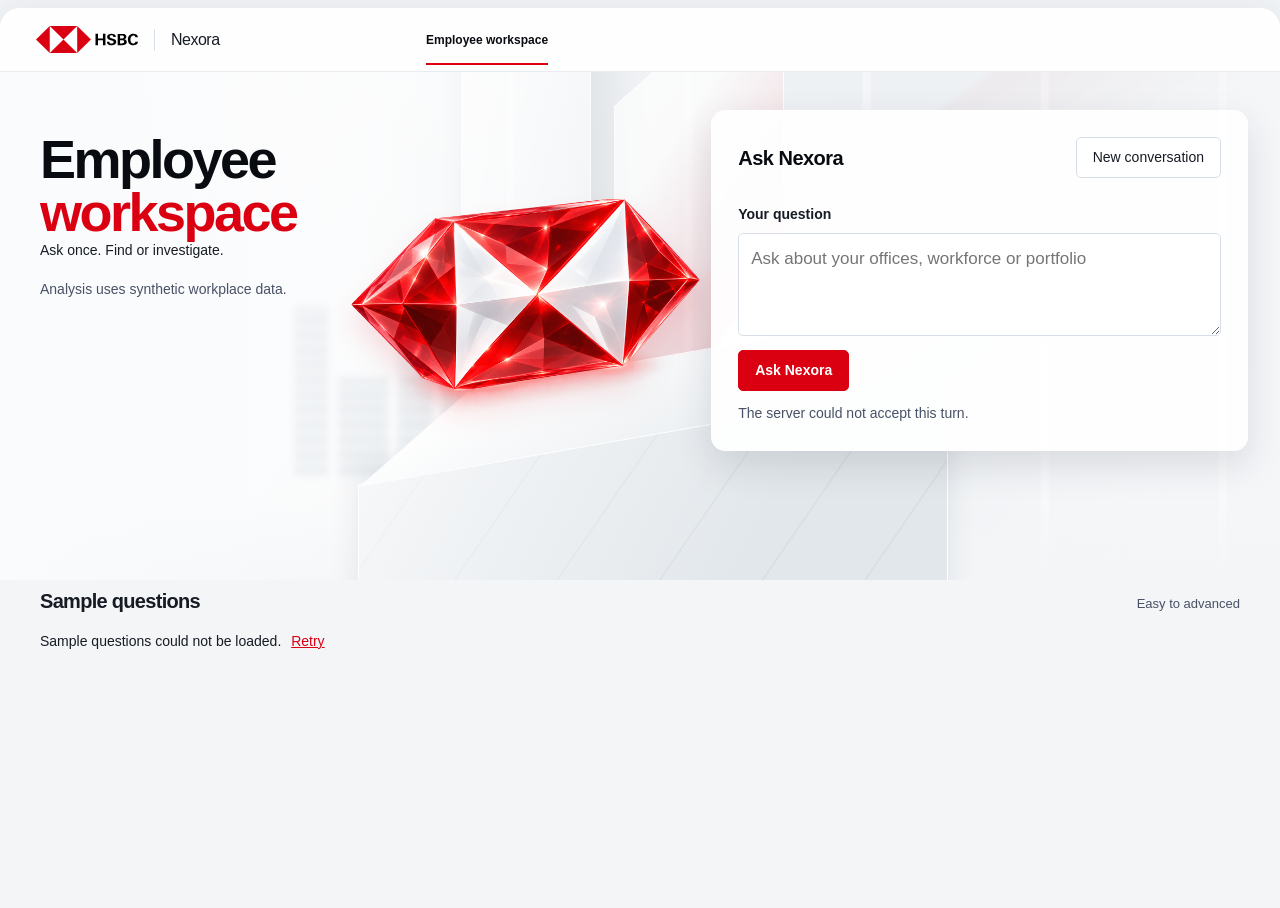
==== commit 8e21b7f2: "Replace employee directory with sample questions and add dashboard sample links" ====
--- a/static/index.html
+++ b/static/index.html
@@ -6,23 +6,13 @@
   <meta name="theme-color" content="#f3f5f7">
   <title>Employee workspace | Nexora</title>
   <link rel="icon" type="image/svg+xml" href="/static/image/HSBC_logo_(2018)%20(1).svg">
-  <link rel="stylesheet" href="/static/style.css?v=15">
+  <link rel="stylesheet" href="/static/style.css?v=16">
   <script src="/static/chart.js" defer></script>
   <link rel="stylesheet" href="/static/conversation.css">
   <script defer src="/static/conversation.js"></script>
-  <script defer src="/static/app.js?v=8"></script>
+  <script defer src="/static/app.js?v=9"></script>
 </head>
 <body>
-  <svg class="icon-library" xmlns="http://www.w3.org/2000/svg" aria-hidden="true">
-    <defs>
-      <symbol id="i-search" viewBox="0 0 24 24"><circle cx="10.5" cy="10.5" r="6.5"/><path d="m16 16 4 4"/></symbol>
-      <symbol id="i-field" viewBox="0 0 24 24"><path d="M5 3h14v14H9l-4 4V3Z"/><path d="M8 7h8M8 11h6"/></symbol>
-      <symbol id="i-number" viewBox="0 0 24 24"><path d="m10 3-4 18M18 3l-4 18M4 9h17M2 15h17"/></symbol>
-      <symbol id="i-grid" viewBox="0 0 24 24"><path d="M4 4h6v6H4zm10 0h6v6h-6zM4 14h6v6H4zm10 0h6v6h-6z"/></symbol>
-      <symbol id="i-list" viewBox="0 0 24 24"><path d="M9 5h12M9 12h12M9 19h12M3 5h1M3 12h1M3 19h1"/></symbol>
-      <symbol id="i-database" viewBox="0 0 24 24"><ellipse cx="12" cy="5" rx="8" ry="3"/><path d="M4 5v14c0 4 16 4 16 0V5M4 12c0 4 16 4 16 0"/></symbol>
-    </defs>
-  </svg>
   <div class="app-frame" id="top">
     <header class="topbar">
       <a class="brand" href="#top" aria-label="Nexora home">
@@ -32,14 +22,7 @@
       </a>
       <nav class="top-nav" aria-label="Sections">
         <a href="#workspace" aria-current="page">Employee workspace</a>
-        <a href="#data-sources">Data sources</a>
       </nav>
-      <label class="search-box global-search">
-        <svg class="icon" aria-hidden="true"><use href="#i-search"/></svg>
-        <span class="sr-only">Search workspace</span>
-        <input id="workspace-search" type="search" placeholder="Search…" autocomplete="off">
-        <kbd aria-hidden="true">/</kbd>
-      </label>
     </header>
     <main class="page-content">
       <div class="hero-grid">
@@ -85,27 +68,13 @@
           <section id="recent" hidden><h2>This conversation</h2><ol id="history"></ol></section>
         </section>
       </div>
-      <section class="data-panel panel" id="data-sources" aria-labelledby="data-title">
-        <header class="panel-heading"><div><h2 id="data-title">Employee directory</h2><p>Fields in the employee directory.</p></div><svg class="icon panel-heading-icon" aria-hidden="true"><use href="#i-database"/></svg></header>
-        <button id="browse-fields" type="button">Browse fields</button>
-        <label class="search-box field-search"><svg class="icon" aria-hidden="true"><use href="#i-search"/></svg><span class="sr-only">Search data fields</span><input id="field-search" type="search" placeholder="Search fields, types or keywords…" autocomplete="off"></label>
-        <div class="data-toolbar">
-          <span class="dataset-name"><svg class="icon" aria-hidden="true"><use href="#i-database"/></svg><span id="dataset-name">Employee directory</span><span class="dataset-dot">·</span><span id="field-count" aria-live="polite"></span></span>
-          <div class="view-options" role="group" aria-label="Field layout"><button type="button" data-view="grid" aria-label="Grid view" aria-pressed="true"><svg class="icon" aria-hidden="true"><use href="#i-grid"/></svg></button><button type="button" data-view="list" aria-label="List view" aria-pressed="false"><svg class="icon" aria-hidden="true"><use href="#i-list"/></svg></button></div>
-        </div>
-        <div id="schema-fields" class="fields"></div>
-        <template id="directory-field">
-          <article class="field">
-            <details>
-              <summary>
-                <span class="field-icon"><svg class="icon" aria-hidden="true"><use href="#i-field"/></svg></span>
-                <span class="field-copy"><strong></strong><small></small></span>
-              </summary>
-              <div class="field-description"><p></p><small></small></div>
-            </details>
-          </article>
-        </template>
-        <p id="fields-empty" class="empty-state" hidden>No fields match your search. Try another name or keyword.</p>
+      <section id="sample-questions" class="sample-section" aria-labelledby="sample-heading" hidden>
+        <header class="sample-heading">
+          <h2 id="sample-heading">Sample questions</h2>
+          <span>Easy to advanced</span>
+        </header>
+        <ol id="sample-list" class="sample-list"></ol>
+        <p id="sample-error" hidden>Sample questions could not be loaded. <button id="retry-samples" type="button">Retry</button></p>
       </section>
     </main>
   </div>
--- a/static/style.css
+++ b/static/style.css
@@ -11,14 +11,11 @@
 a { color: inherit; text-decoration: none; }
 h1, h2, h3, p { margin: 0; }
 svg { display: block; }
-.icon { width: 24px; height: 24px; flex-shrink: 0; fill: none; stroke: currentColor; stroke-width: 1.8; stroke-linecap: round; stroke-linejoin: round; }
-.icon-library { position: absolute; width: 0; height: 0; overflow: hidden; }
-.sr-only { position: absolute; width: 1px; height: 1px; padding: 0; margin: -1px; overflow: hidden; clip-path: inset(50%); white-space: nowrap; border: 0; }
 :where(a, button, input, summary):focus-visible { outline: 2px solid var(--color-focus); outline-offset: 3px; }
 button:active:not(:disabled) { transform: translateY(1px); }
 
 .app-frame { max-width: 1680px; min-height: 100vh; margin: 8px auto 0; overflow: clip; border-radius: 20px 20px 0 0; background: var(--color-paper); box-shadow: 0 0 48px var(--color-shadow); }
-.topbar { position: relative; z-index: 3; display: grid; grid-template-columns: 390px 1fr 260px; align-items: center; height: 64px; padding: 0 36px; border-bottom: 1px solid var(--color-rule); background: var(--color-surface-glass); }
+.topbar { position: relative; z-index: 3; display: grid; grid-template-columns: 390px 1fr; align-items: center; height: 64px; padding: 0 36px; border-bottom: 1px solid var(--color-rule); background: var(--color-surface-glass); }
 .brand { display: inline-flex; align-items: center; gap: 16px; width: max-content; }
 .brand img { width: 102px; height: 30px; object-fit: contain; }
 .brand-divider { height: 22px; width: 1px; background: var(--color-rule-strong); }
@@ -28,14 +25,6 @@
 .top-nav a[aria-current] { color: var(--color-ink-strong); }
 .top-nav a[aria-current]::after { content: ""; position: absolute; bottom: 6px; left: 0; right: 0; height: 2px; background: var(--color-accent); }
 .top-nav a:hover { color: var(--color-accent); }
-.search-box { display: flex; align-items: center; gap: 10px; padding: 0 12px; background: var(--color-surface-muted); border: 1px solid transparent; border-radius: var(--radius-control); color: var(--color-ink-soft); }
-.search-box .icon { width: 19px; height: 19px; }
-.search-box input { width: 100%; min-width: 0; height: 34px; border: 0; outline: 0; color: var(--color-ink); background: transparent; font-size: 12px; }
-.search-box input::placeholder { color: var(--color-muted); opacity: 1; }
-.search-box:focus-within { border-color: var(--color-focus); }
-.search-box input:focus-visible { outline: 0; }
-.global-search { width: 220px; justify-self: end; }
-.global-search kbd { font: 12px var(--font-body); color: var(--color-muted); padding: 0 4px; }
 .page-content { padding: 0 var(--space-6); }
 .panel { border: 1px solid var(--color-surface); border-radius: var(--radius-panel); background: var(--color-surface-glass); box-shadow: 0 3px 18px var(--color-shadow); }
 
@@ -72,43 +61,17 @@
 .bar-fill { display: block; height: 100%; border-radius: inherit; background: var(--color-accent); }
 .bar-value { text-align: right; font-size: 11px; }
 
-.data-panel { padding: 18px 20px; min-height: 284px; scroll-margin-top: 20px; }
-.panel-heading { display: flex; align-items: center; justify-content: space-between; margin-bottom: 12px; }
-.panel-heading h2 { font-size: 14px; font-weight: 600; line-height: 1.4; letter-spacing: -.35px; }
-.panel-heading p { margin-top: 3px; color: var(--color-muted); font-size: 12px; }
-.panel-heading-icon { color: var(--color-rule-strong); width: 22px; height: 22px; }
-.field-search { height: 34px; }
-.data-toolbar { display: flex; justify-content: space-between; align-items: center; padding: 10px 0; gap: 12px; }
-.dataset-name { display: flex; align-items: center; gap: 7px; color: var(--color-muted); font-size: 10px; }
-.dataset-name > .icon { width: 13px; height: 13px; }
-#dataset-name { color: var(--color-ink-soft); font-weight: 600; }
-.dataset-dot { color: var(--color-rule-strong); }
-.view-options { display: flex; gap: 5px; }
-.view-options button { display: grid; place-items: center; height: 28px; width: 32px; padding: 0; border: 1px solid var(--color-rule); border-radius: 7px; background: var(--color-surface-muted); color: var(--color-muted); }
-.view-options button[aria-pressed="true"] { background: var(--color-surface); color: var(--color-ink); box-shadow: 0 2px 5px var(--color-shadow); }
-.view-options button:hover { color: var(--color-accent); }
-.view-options .icon { width: 15px; height: 15px; }
-.fields { display: grid; grid-template-columns: repeat(3, minmax(0, 1fr)); gap: 8px; align-items: start; }
-.field { position: relative; min-width: 0; border: 1px solid var(--color-rule); border-radius: 8px; background: var(--color-surface-soft); }
-.field details { min-width: 0; }
-.field summary { display: flex; gap: 10px; align-items: center; padding: 11px 30px 11px 9px; list-style: none; cursor: pointer; min-height: 58px; border-radius: 8px; }
-.field summary::-webkit-details-marker { display: none; }
-.field summary:hover { background: var(--color-surface-muted); }
-.field-icon { display: grid; place-items: center; flex-shrink: 0; width: 28px; height: 32px; background: var(--color-surface-muted); color: var(--color-ink-soft); border-radius: 6px; }
-.field-icon .icon { width: 17px; height: 17px; }
-.field-copy { min-width: 0; }
-.field-copy strong { display: block; overflow-wrap: anywhere; font: 600 10px/1.4 var(--font-mono); letter-spacing: -.2px; color: var(--color-ink-soft); }
-.field-copy small { display: block; margin-top: 4px; font-size: 10px; color: var(--color-muted); }
-
-.field-description { padding: 0 12px 12px; border-top: 1px solid var(--color-rule); font-size: 11px; color: var(--color-ink-soft); overflow-wrap: anywhere; }
-.field-description p { margin-top: 10px; }
-.field-description small { display: block; margin-top: 7px; font-size: 10px; line-height: 1.65; color: var(--color-muted); }
-.fields.is-list { grid-template-columns: minmax(0, 1fr); }
-.fields.is-list .field-copy { display: flex; gap: 18px; align-items: center; }
-.fields.is-list .field-copy small { margin-top: 0; }
-.fields.is-list .field summary { min-height: 46px; padding-top: 7px; padding-bottom: 7px; }
-
-.empty-state { padding: 18px 4px; font-size: 12px; color: var(--color-muted); }
+.sample-section { margin: 0 16px 32px; padding-top: 6px; }
+.sample-heading { display: flex; align-items: baseline; justify-content: space-between; margin-bottom: 14px; }
+.sample-heading h2 { font-size: 20px; letter-spacing: -.035em; }
+.sample-heading span { color: var(--color-ink-soft); font-size: 13px; }
+.sample-list { display: grid; grid-template-columns: repeat(5, minmax(0, 1fr)); gap: 12px; list-style: none; padding: 0; margin: 0; counter-reset: sample; }
+.sample-list li { counter-increment: sample; }
+.sample-list button { display: grid; align-content: start; gap: 10px; width: 100%; height: 100%; min-height: 116px; padding: 16px; border: 1px solid var(--color-rule-strong); border-radius: var(--radius-control); text-align: left; background: var(--color-surface); color: var(--color-ink); font-size: 14px; line-height: 1.4; }
+.sample-list button::before { content: counter(sample, decimal-leading-zero); font: 12px var(--font-mono); color: var(--color-accent); }
+.sample-list button:hover { border-color: var(--color-accent); }
+.sample-section[inert] button { opacity: .6; }
+#retry-samples { color: var(--color-accent); border: 0; background: transparent; text-decoration: underline; }
 
 @media (prefers-reduced-motion: reduce) {
   html { scroll-behavior: auto; }
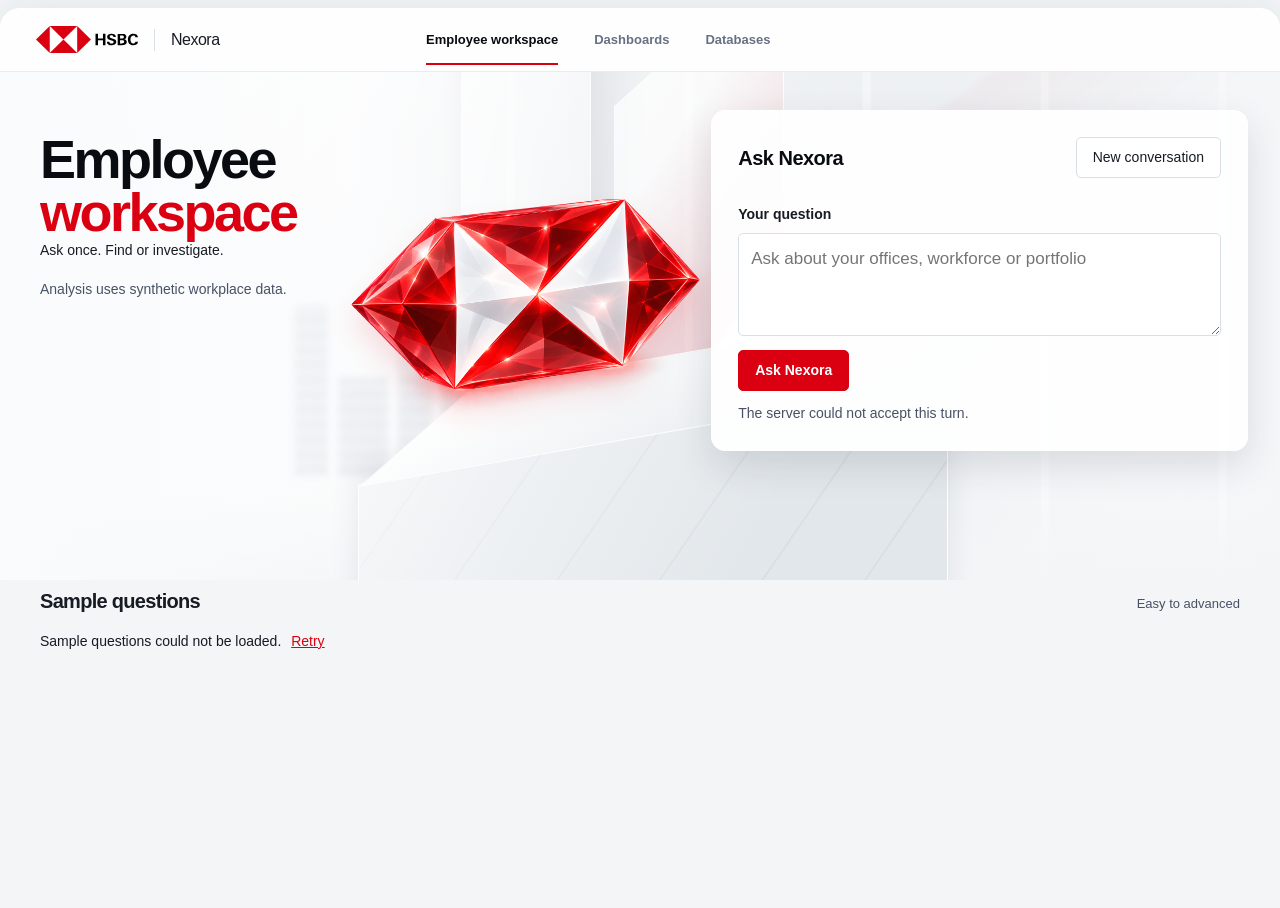
==== commit b62feb03: "Add dashboard and database catalogue tabs to Employee Workspace" ====
--- a/static/index.html
+++ b/static/index.html
@@ -6,11 +6,11 @@
   <meta name="theme-color" content="#f3f5f7">
   <title>Employee workspace | Nexora</title>
   <link rel="icon" type="image/svg+xml" href="/static/image/HSBC_logo_(2018)%20(1).svg">
-  <link rel="stylesheet" href="/static/style.css?v=16">
+  <link rel="stylesheet" href="/static/style.css?v=17">
   <script src="/static/chart.js" defer></script>
   <link rel="stylesheet" href="/static/conversation.css">
-  <script defer src="/static/conversation.js"></script>
-  <script defer src="/static/app.js?v=9"></script>
+  <script defer src="/static/conversation.js?v=2"></script>
+  <script defer src="/static/app.js?v=10"></script>
 </head>
 <body>
   <div class="app-frame" id="top">
@@ -20,11 +20,14 @@
         <span class="brand-divider" aria-hidden="true"></span>
         <span class="brand-name">Nexora</span>
       </a>
-      <nav class="top-nav" aria-label="Sections">
-        <a href="#workspace" aria-current="page">Employee workspace</a>
-      </nav>
+      <div class="top-nav" role="tablist" aria-label="Nexora sections">
+        <button type="button" role="tab" id="workspace-tab" aria-selected="true" aria-controls="workspace-panel">Employee workspace</button>
+        <button type="button" role="tab" id="dashboards-tab" aria-selected="false" aria-controls="dashboards-panel" tabindex="-1">Dashboards</button>
+        <button type="button" role="tab" id="databases-tab" aria-selected="false" aria-controls="databases-panel" tabindex="-1">Databases</button>
+      </div>
     </header>
     <main class="page-content">
+      <div id="workspace-panel" role="tabpanel" aria-labelledby="workspace-tab" tabindex="0">
       <div class="hero-grid">
         <div class="hero-scene" aria-hidden="true">
           <div class="glass-panel glass-panel-one"></div>
@@ -76,6 +79,20 @@
         <ol id="sample-list" class="sample-list"></ol>
         <p id="sample-error" hidden>Sample questions could not be loaded. <button id="retry-samples" type="button">Retry</button></p>
       </section>
+      </div>
+      <section id="dashboards-panel" class="catalogue-panel" role="tabpanel" aria-labelledby="dashboards-tab" tabindex="0" hidden>
+        <h1>Dashboards</h1>
+        <p class="catalogue-status" role="status"></p>
+        <button type="button" class="catalogue-retry" hidden>Retry</button>
+        <div id="dashboard-list" class="dashboard-grid"></div>
+      </section>
+      <section id="databases-panel" class="catalogue-panel" role="tabpanel" aria-labelledby="databases-tab" tabindex="0" hidden>
+        <h1>Databases</h1>
+        <p class="catalogue-disclosure">Synthetic workplace data</p>
+        <p class="catalogue-status" role="status"></p>
+        <button type="button" class="catalogue-retry" hidden>Retry</button>
+        <div id="database-list"></div>
+      </section>
     </main>
   </div>
 </body>
--- a/static/style.css
+++ b/static/style.css
@@ -21,10 +21,10 @@
 .brand-divider { height: 22px; width: 1px; background: var(--color-rule-strong); }
 .brand-name { font-size: 16px; letter-spacing: -.5px; white-space: nowrap; }
 .top-nav { display: flex; align-self: stretch; align-items: stretch; gap: 36px; }
-.top-nav a { display: flex; position: relative; align-items: center; font-size: 12px; font-weight: 600; color: var(--color-muted); }
-.top-nav a[aria-current] { color: var(--color-ink-strong); }
-.top-nav a[aria-current]::after { content: ""; position: absolute; bottom: 6px; left: 0; right: 0; height: 2px; background: var(--color-accent); }
-.top-nav a:hover { color: var(--color-accent); }
+.top-nav button { position: relative; border: 0; padding: 0; background: transparent; color: var(--color-muted); font-size: 13px; font-weight: 600; }
+.top-nav button[aria-selected="true"] { color: var(--color-ink-strong); }
+.top-nav button[aria-selected="true"]::after { content: ""; position: absolute; bottom: 6px; left: 0; right: 0; height: 2px; background: var(--color-accent); }
+.top-nav button:hover { color: var(--color-accent); }
 .page-content { padding: 0 var(--space-6); }
 .panel { border: 1px solid var(--color-surface); border-radius: var(--radius-panel); background: var(--color-surface-glass); box-shadow: 0 3px 18px var(--color-shadow); }
 
@@ -73,6 +73,27 @@
 .sample-section[inert] button { opacity: .6; }
 #retry-samples { color: var(--color-accent); border: 0; background: transparent; text-decoration: underline; }
 
+.catalogue-panel { max-width: 1320px; margin: 0 auto; padding: 44px 16px 56px; }
+.catalogue-panel > h1 { margin-bottom: 28px; font: 700 44px/1.1 var(--font-display); letter-spacing: -.045em; }
+.catalogue-disclosure { margin: -16px 0 24px; color: var(--color-ink-soft); }
+.catalogue-status:not(:empty) { margin: 16px 0 8px; color: var(--color-ink-soft); }
+.catalogue-retry { padding: 6px 14px; border: 1px solid var(--color-rule-strong); border-radius: var(--radius-control); background: var(--color-surface); }
+.dashboard-grid { display: grid; grid-template-columns: repeat(3, minmax(0, 1fr)); gap: 16px; }
+.dashboard-card, .database-entry { border: 1px solid var(--color-rule-strong); border-radius: var(--radius-panel); background: var(--color-surface); }
+.dashboard-card { display: flex; flex-direction: column; align-items: flex-start; padding: 24px; }
+.dashboard-card h2, .database-entry h2 { font-size: 21px; line-height: 1.25; letter-spacing: -.03em; }
+.dashboard-card p, .database-entry header p { margin-top: 8px; color: var(--color-ink-soft); }
+.dashboard-card > :last-child { margin-top: auto; padding-top: 22px; }
+.dashboard-card a { color: var(--color-accent-hover); font-weight: 600; text-decoration: underline; text-underline-offset: 3px; }
+.dashboard-card small { color: var(--color-muted); }
+#database-list { display: grid; gap: 14px; }
+.database-entry { display: grid; grid-template-columns: minmax(210px, 26%) 1fr; gap: 32px; padding: 22px 24px; }
+.database-entry dl { margin: 0; border-left: 1px solid var(--color-rule); padding-left: 28px; }
+.database-entry dt { font: 600 14px/1.4 var(--font-mono); }
+.database-entry dd { display: flex; flex-wrap: wrap; gap: 5px; margin: 7px 0 0; }
+.database-entry dd + dt { margin-top: 14px; }
+.database-entry code { border-radius: 4px; padding: 2px 6px; background: var(--color-surface-muted); color: var(--color-ink-soft); font: 12px/1.5 var(--font-mono); }
+
 @media (prefers-reduced-motion: reduce) {
   html { scroll-behavior: auto; }
   *, *::before, *::after { transition: none !important; }
